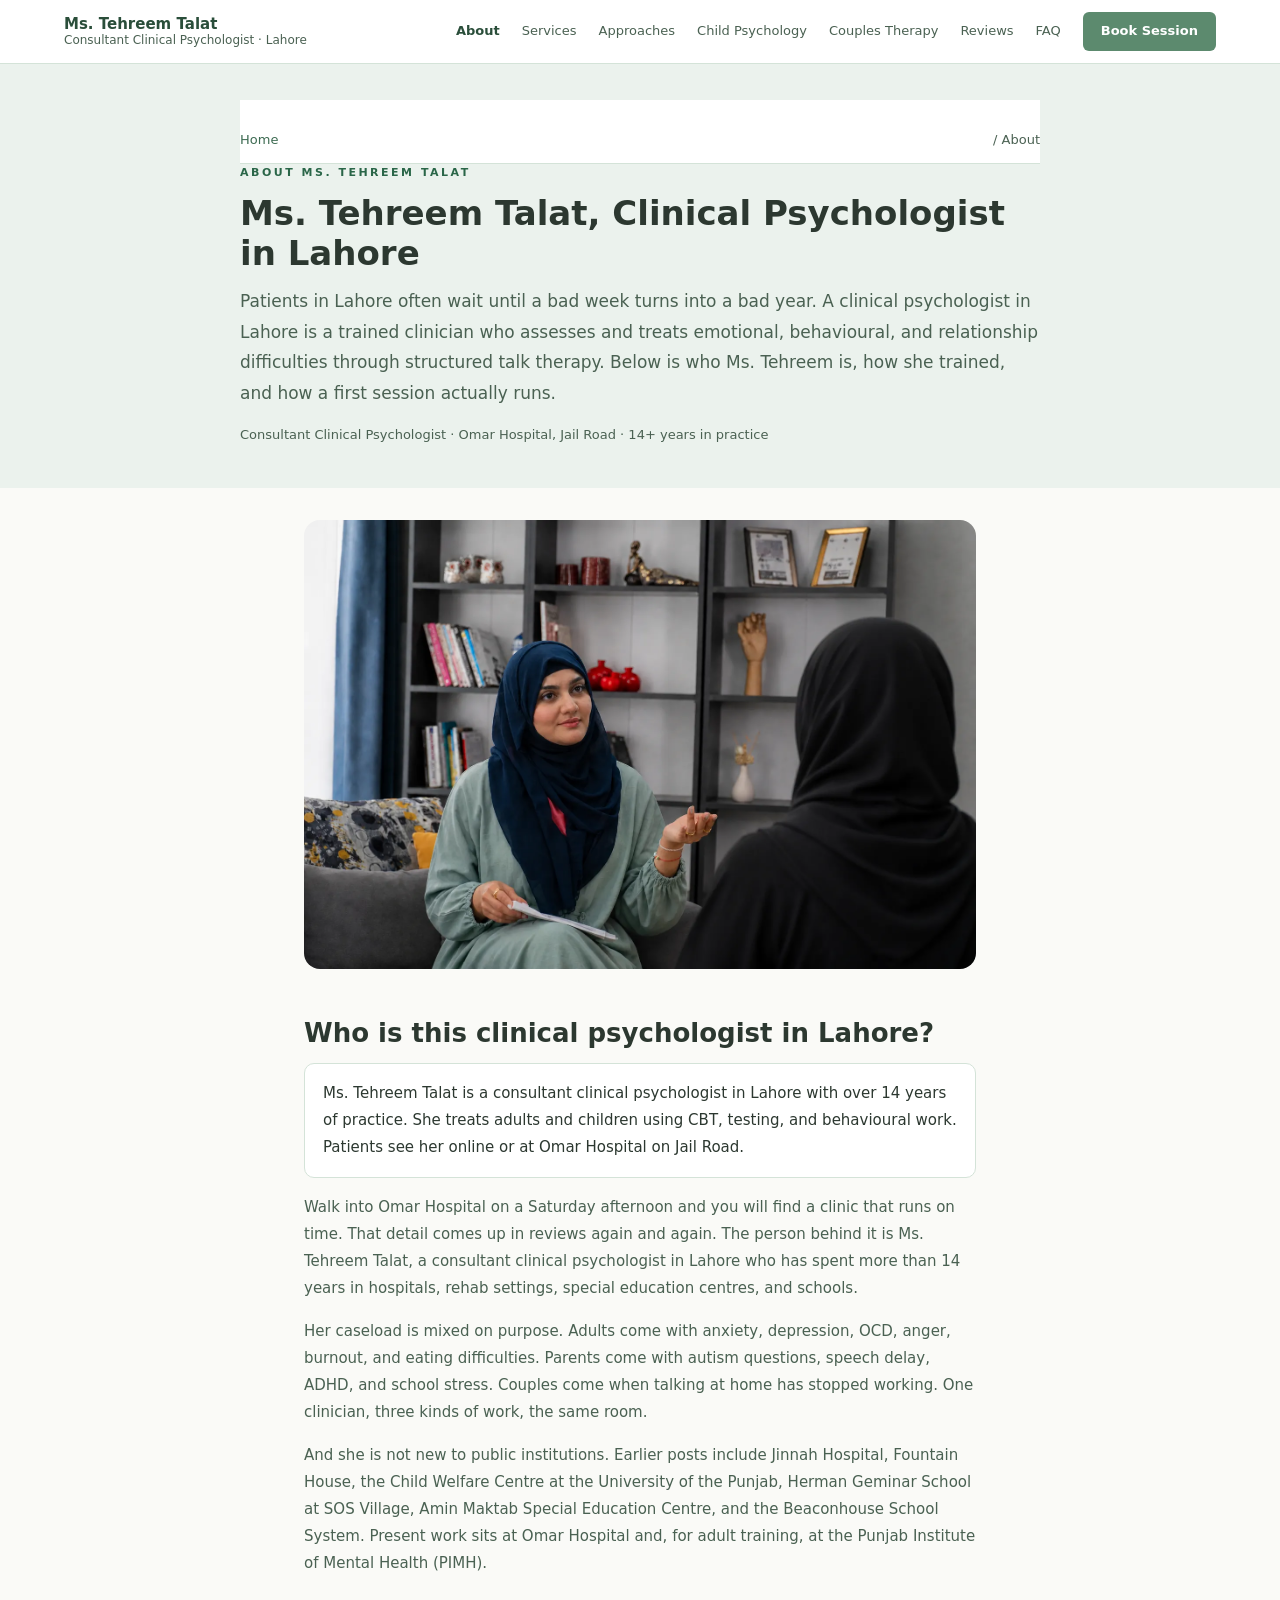
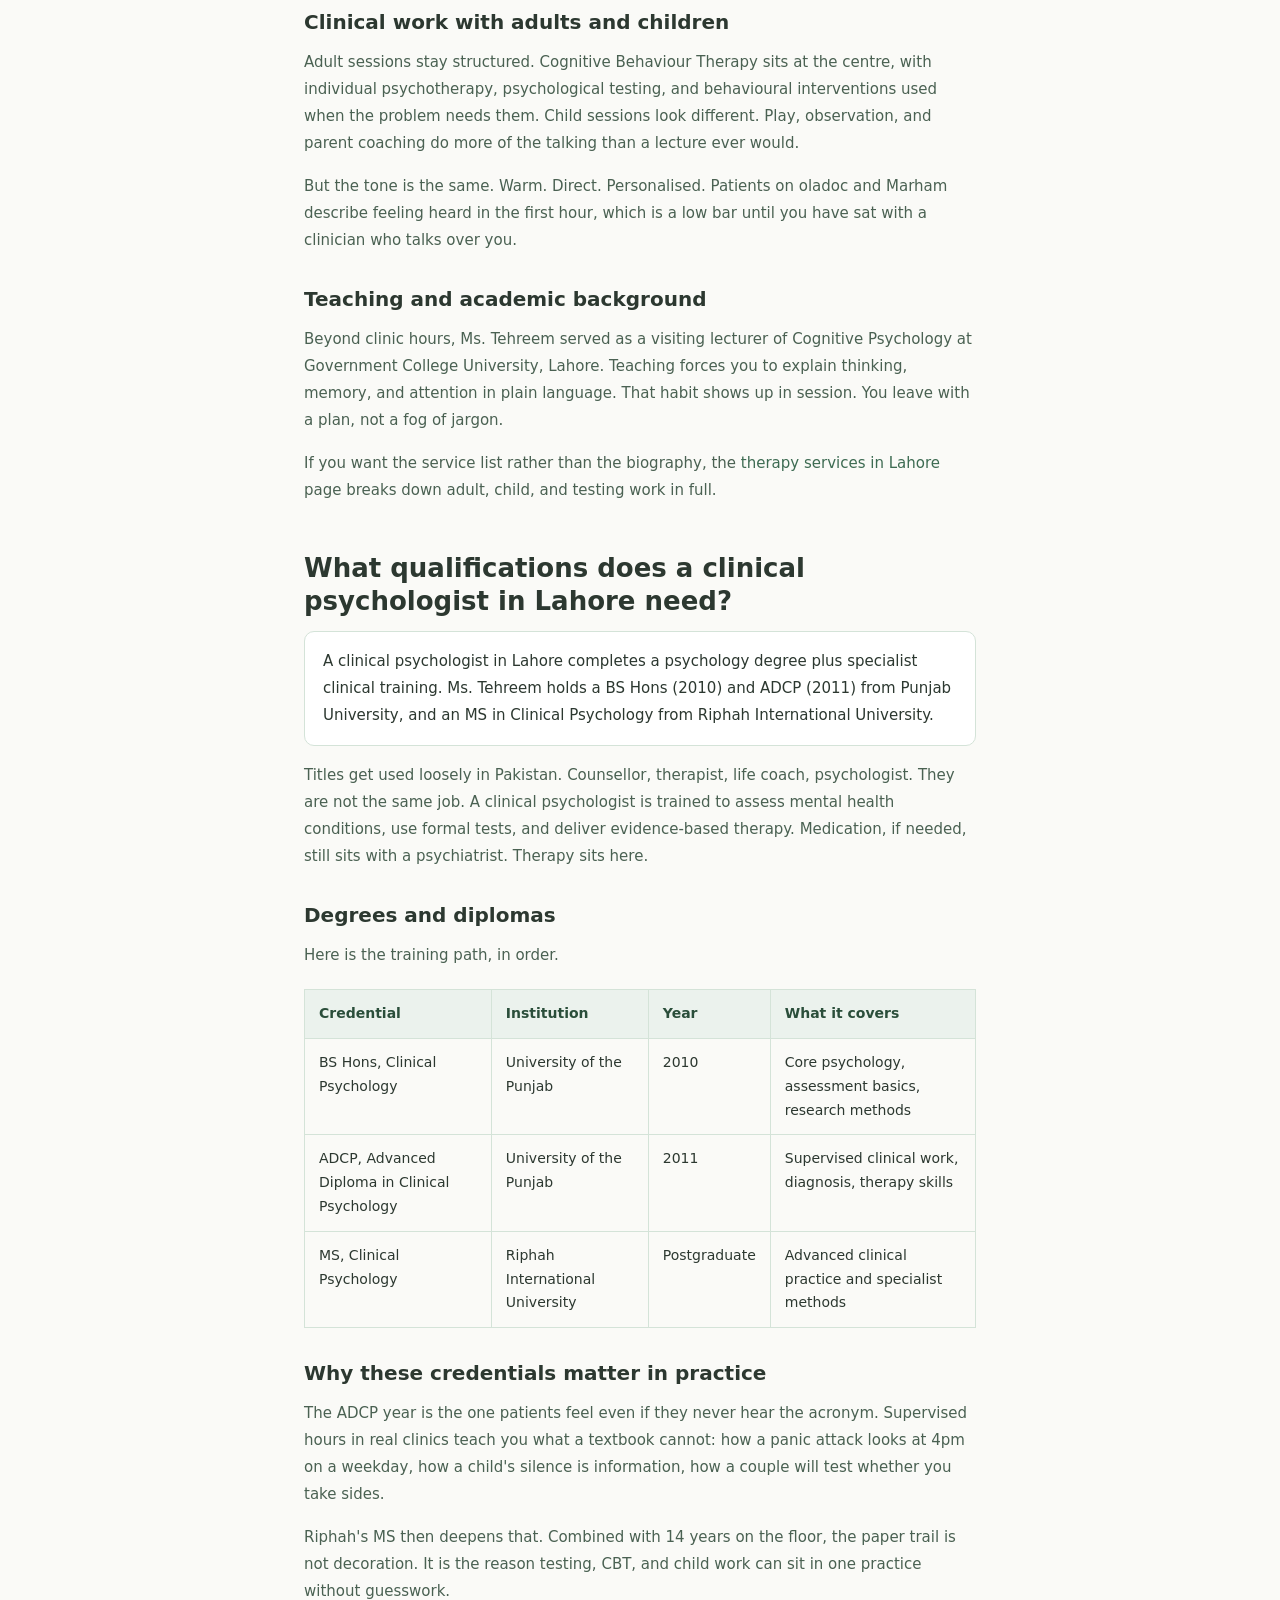
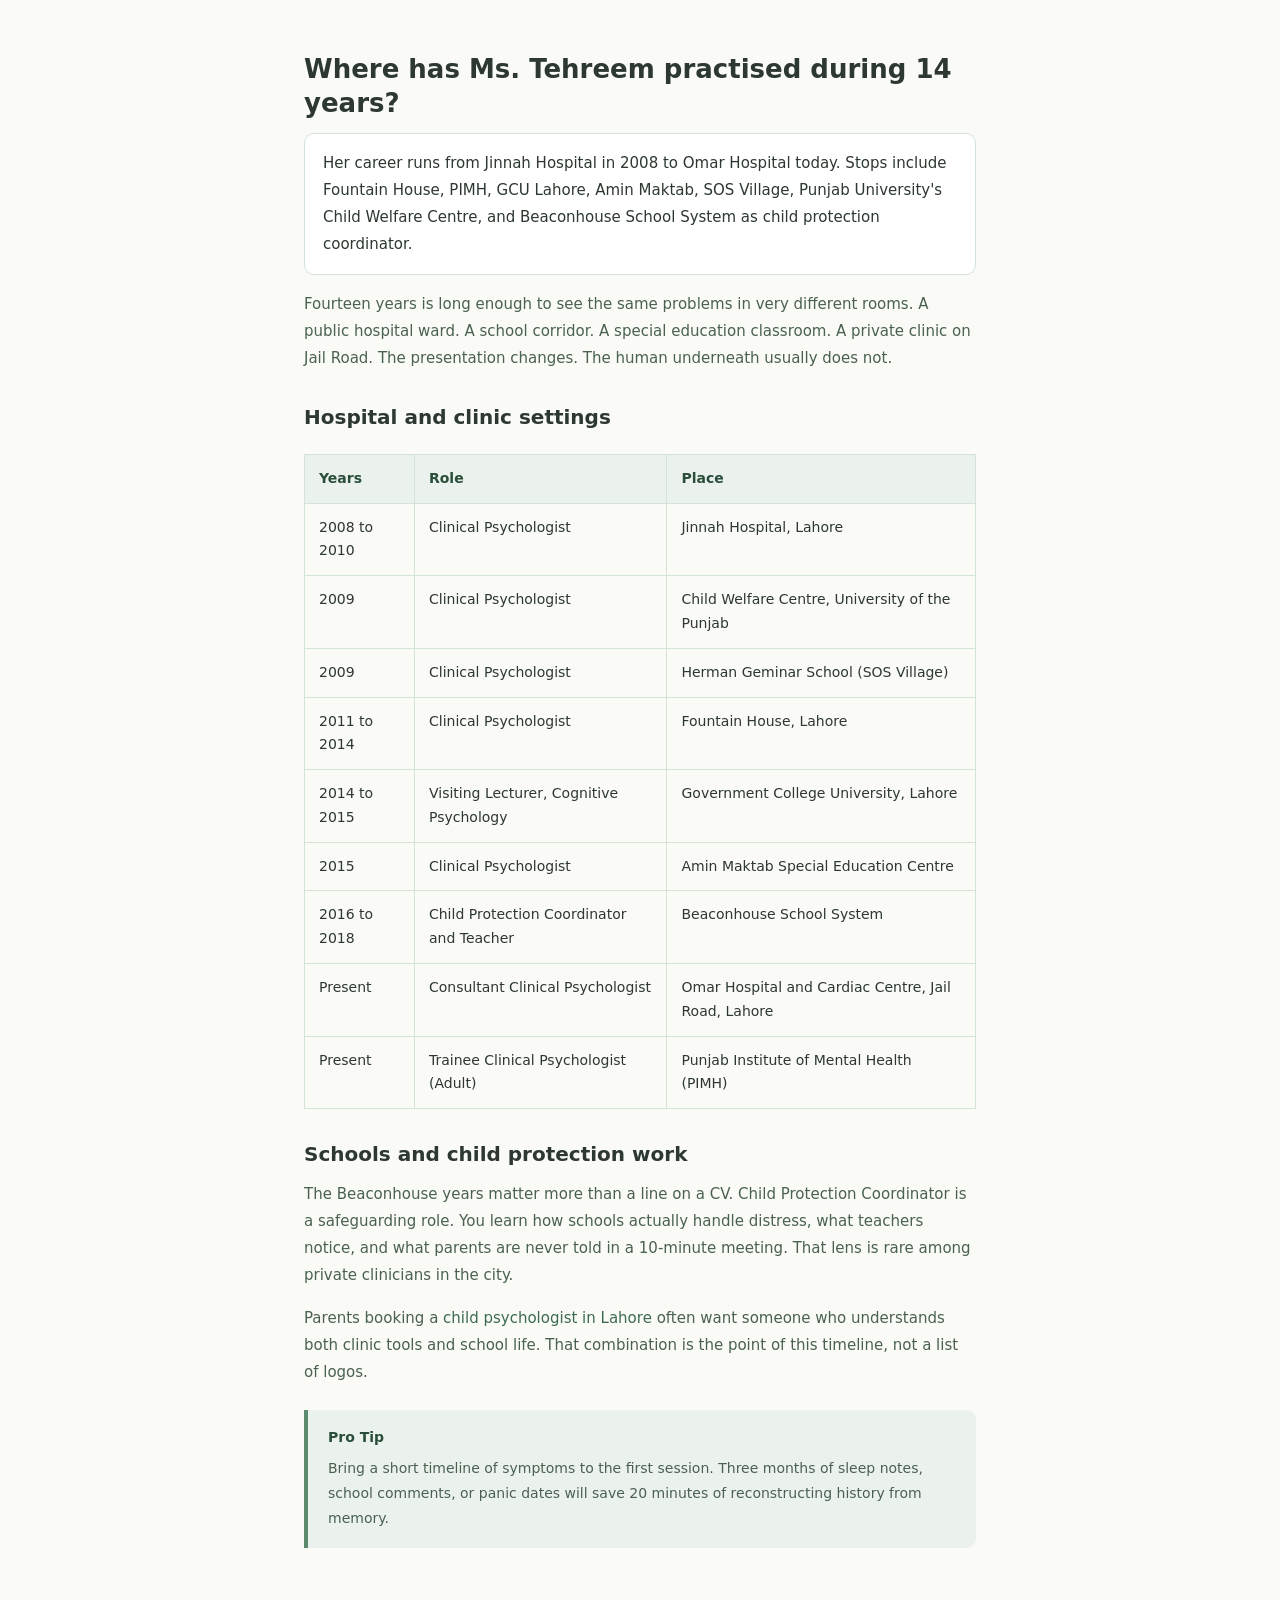
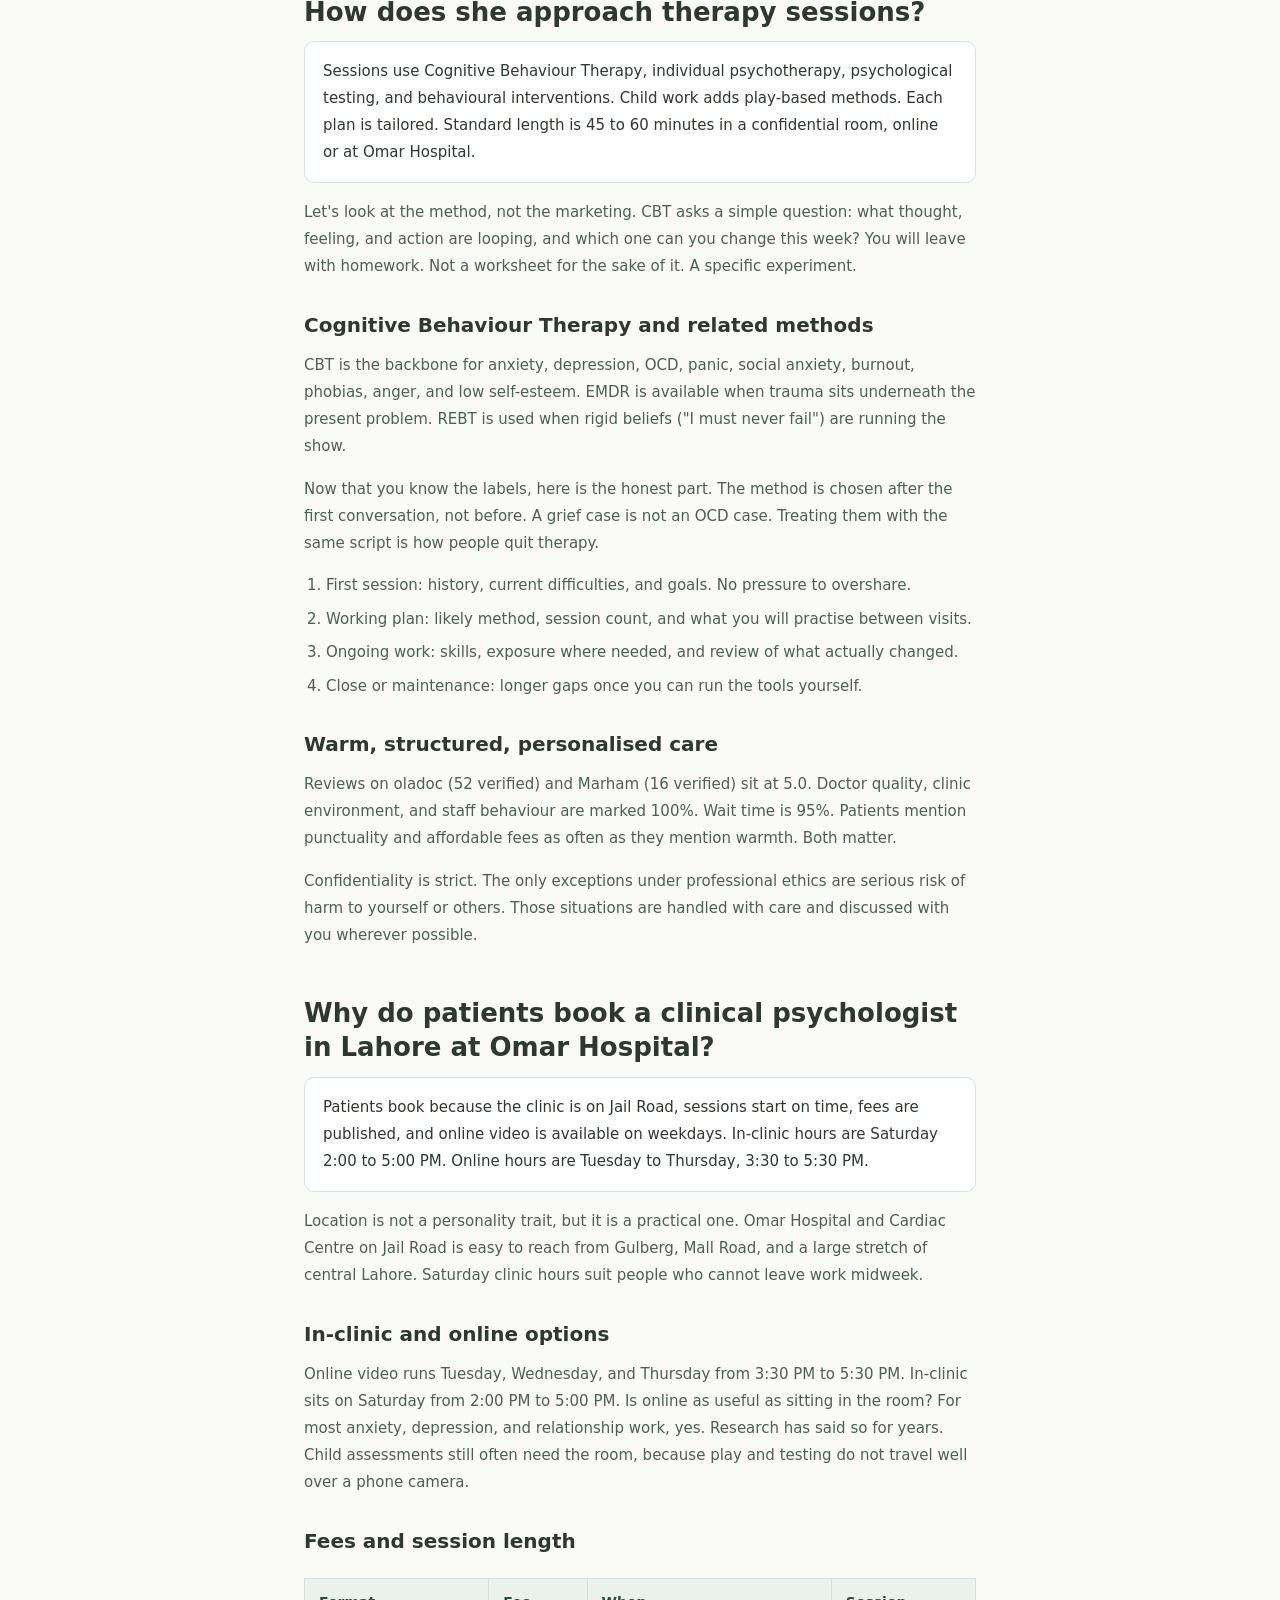
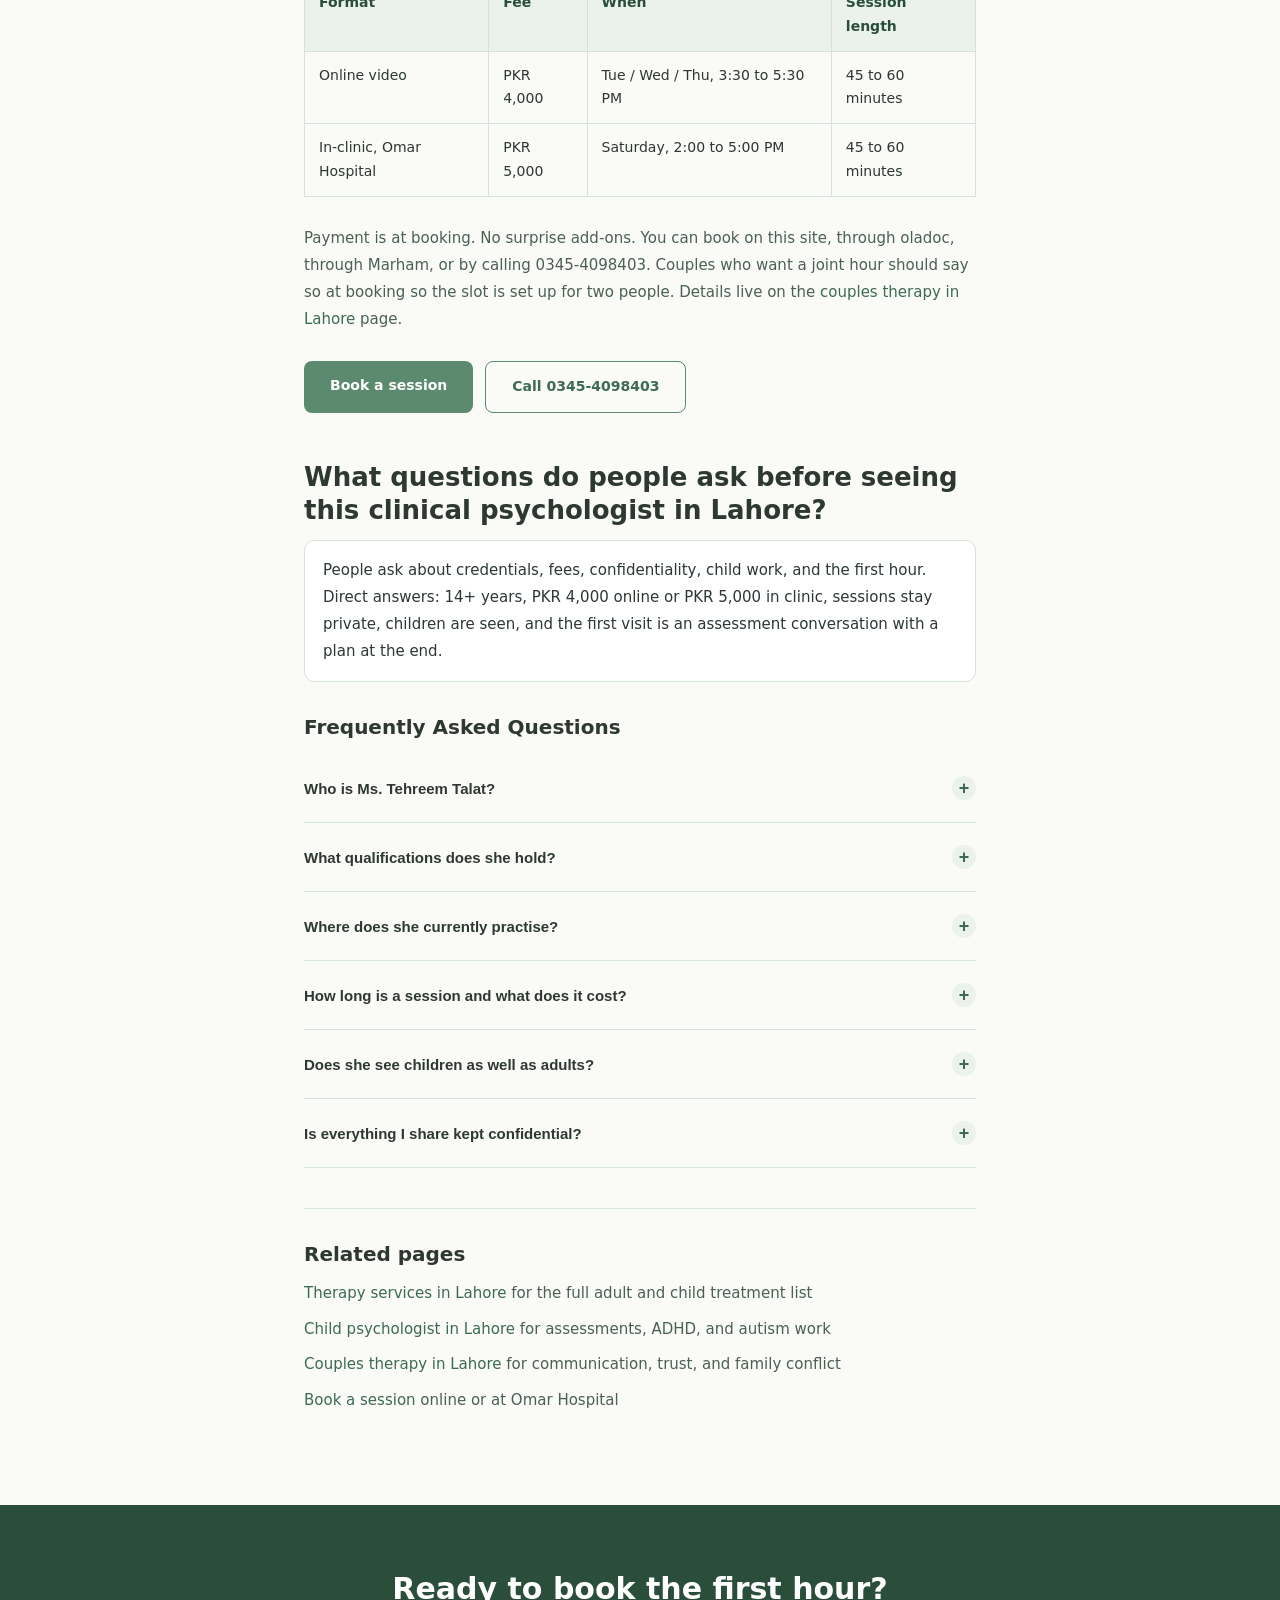
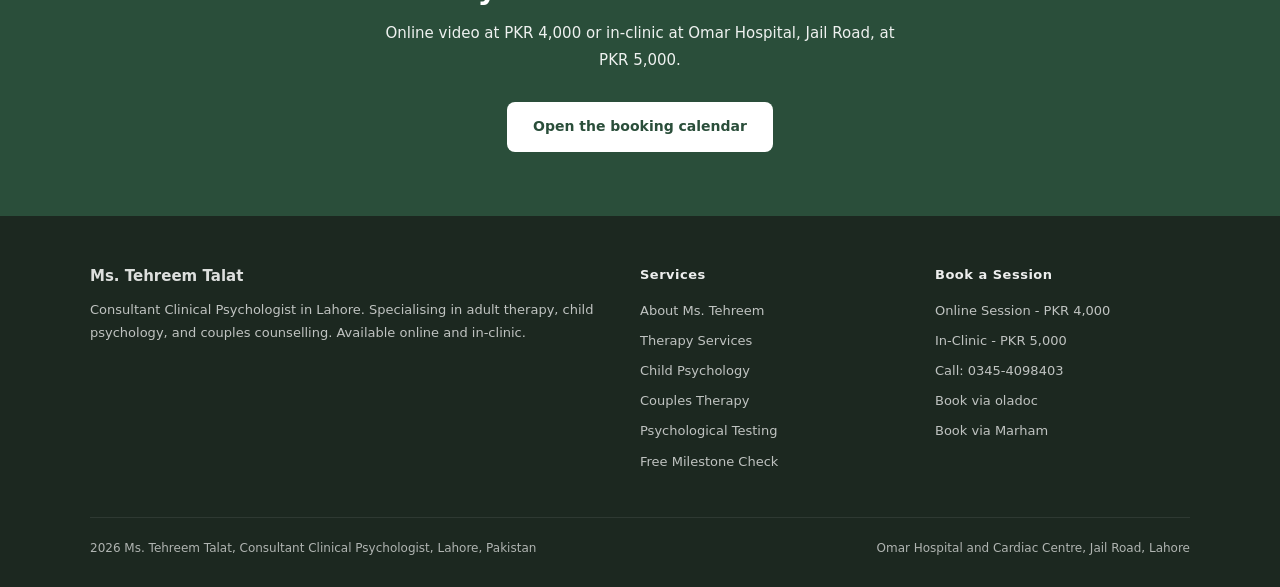
==== about/index.html @ 1815375a "Add dedicated service pages and update fees to PKR 4,000 online and PKR 5,000 in clinic. Co-authored" ====
<!DOCTYPE html>
<html lang="en">
<head>
<meta charset="UTF-8">
<meta name="viewport" content="width=device-width,initial-scale=1.0">
<title>Clinical Psychologist in Lahore | Tehreem Talat</title>
<meta name="description" content="Meet Ms. Tehreem Talat, a consultant clinical psychologist in Lahore with 14+ years of experience. See credentials and book a session.">
<link rel="canonical" href="https://tehreemtalat.com/about/">
<meta name="robots" content="index, follow">
<meta property="og:title" content="Clinical Psychologist in Lahore | Tehreem Talat">
<meta property="og:description" content="Consultant clinical psychologist in Lahore with 14+ years across hospitals, schools, and private practice. Book online or in-clinic.">
<meta property="og:type" content="article">
<meta property="og:url" content="https://tehreemtalat.com/about/">
<meta property="og:locale" content="en_PK">
<meta property="og:image" content="https://tehreemtalat.com/images/hero-session.webp">
<meta name="twitter:card" content="summary_large_image">
<meta name="twitter:title" content="Clinical Psychologist in Lahore | Tehreem Talat">
<meta name="twitter:description" content="Consultant clinical psychologist in Lahore with 14+ years of experience. Book online or at Omar Hospital.">
<link rel="icon" type="image/x-icon" href="/favicon.ico">
<link rel="apple-touch-icon" href="/apple-touch-icon.png">
<link rel="stylesheet" href="/css/site.css">
<script type="application/ld+json">
{
  "@context": "https://schema.org",
  "@graph": [
    {
      "@type": "Article",
      "headline": "Clinical Psychologist in Lahore: Ms. Tehreem Talat",
      "description": "Profile of Ms. Tehreem Talat, consultant clinical psychologist in Lahore, covering qualifications, career, therapy approach, and how to book.",
      "image": ["https://tehreemtalat.com/images/hero-session.webp"],
      "datePublished": "2026-09-28",
      "dateModified": "2026-09-28",
      "author": {
        "@type": "Person",
        "name": "Ms. Tehreem Talat",
        "url": "https://tehreemtalat.com/about/",
        "jobTitle": "Consultant Clinical Psychologist"
      },
      "publisher": {
        "@type": "MedicalBusiness",
        "name": "Ms. Tehreem Talat - Consultant Clinical Psychologist",
        "url": "https://tehreemtalat.com/"
      },
      "mainEntityOfPage": "https://tehreemtalat.com/about/"
    },
    {
      "@type": "Person",
      "@id": "https://tehreemtalat.com/about/#person",
      "name": "Ms. Tehreem Talat",
      "jobTitle": "Consultant Clinical Psychologist",
      "url": "https://tehreemtalat.com/about/",
      "telephone": "+92-345-4098403",
      "alumniOf": [
        {"@type": "CollegeOrUniversity", "name": "Riphah International University"},
        {"@type": "CollegeOrUniversity", "name": "University of the Punjab"}
      ],
      "worksFor": {
        "@type": "Hospital",
        "name": "Omar Hospital and Cardiac Centre",
        "address": {
          "@type": "PostalAddress",
          "streetAddress": "Jail Road",
          "addressLocality": "Lahore",
          "addressRegion": "Punjab",
          "addressCountry": "PK"
        }
      },
      "sameAs": [
        "https://www.oladoc.com/pakistan/lahore/psychologist/ms-tehreem-talat",
        "https://www.marham.pk/doctors/lahore/psychologist/ms-tehreem-talat"
      ]
    },
    {
      "@type": "BreadcrumbList",
      "itemListElement": [
        {"@type": "ListItem", "position": 1, "name": "Home", "item": "https://tehreemtalat.com/"},
        {"@type": "ListItem", "position": 2, "name": "About", "item": "https://tehreemtalat.com/about/"}
      ]
    },
    {
      "@type": "FAQPage",
      "mainEntity": [
        {
          "@type": "Question",
          "name": "Who is Ms. Tehreem Talat?",
          "acceptedAnswer": {"@type": "Answer", "text": "Ms. Tehreem Talat is a consultant clinical psychologist in Lahore with over 14 years of experience. She sees adults, children, and couples online and at Omar Hospital on Jail Road."}
        },
        {
          "@type": "Question",
          "name": "What qualifications does she hold?",
          "acceptedAnswer": {"@type": "Answer", "text": "She holds an MS in Clinical Psychology from Riphah International University, an Advanced Diploma in Clinical Psychology from Punjab University (2011), and a BS Hons in Clinical Psychology from Punjab University (2010)."}
        },
        {
          "@type": "Question",
          "name": "Where does she currently practise?",
          "acceptedAnswer": {"@type": "Answer", "text": "She practises as a consultant clinical psychologist at Omar Hospital and Cardiac Centre, Jail Road, Lahore, and also works as a trainee clinical psychologist (adult) at the Punjab Institute of Mental Health."}
        },
        {
          "@type": "Question",
          "name": "How long is a session and what does it cost?",
          "acceptedAnswer": {"@type": "Answer", "text": "A standard session lasts 45 to 60 minutes. Online video sessions cost PKR 4,000. In-clinic sessions at Omar Hospital cost PKR 5,000. There are no hidden charges."}
        },
        {
          "@type": "Question",
          "name": "Does she see children as well as adults?",
          "acceptedAnswer": {"@type": "Answer", "text": "Yes. She works with adults, children from toddler age through late adolescence, and couples. Child work includes assessment, play-based therapy, and parent guidance."}
        },
        {
          "@type": "Question",
          "name": "Is everything I share kept confidential?",
          "acceptedAnswer": {"@type": "Answer", "text": "Yes. Sessions are strictly confidential under professional ethical guidelines. The only exceptions involve serious risk of harm to yourself or others, and those are handled with care."}
        }
      ]
    }
  ]
}
</script>
</head>
<body>

<nav aria-label="Main navigation">
  <a href="/" class="logo-link" aria-label="Ms. Tehreem Talat - Go to homepage">
    <div class="logo">Ms. Tehreem Talat <span>Consultant Clinical Psychologist · Lahore</span></div>
  </a>
  <div class="nav-links">
    <a href="/about/" aria-current="page">About</a>
    <a href="/services/">Services</a>
    <a href="/#approaches">Approaches</a>
    <a href="/child-psychology/">Child Psychology</a>
    <a href="/couples-therapy/">Couples Therapy</a>
    <a href="/#reviews">Reviews</a>
    <a href="/#faq">FAQ</a>
    <a href="/#booking" class="nav-book">Book Session</a>
  </div>
  <button class="hamburger" id="hamburger" aria-label="Toggle navigation menu" aria-expanded="false" onclick="toggleMenu()">
    <span></span><span></span><span></span>
  </button>
</nav>

<div class="mobile-nav" id="mobileNav" role="navigation" aria-label="Mobile navigation">
  <a href="/about/" aria-current="page" onclick="closeMenu()">About</a>
  <a href="/services/" onclick="closeMenu()">Services</a>
  <a href="/#approaches" onclick="closeMenu()">Approaches</a>
  <a href="/child-psychology/" onclick="closeMenu()">Child Psychology</a>
  <a href="/couples-therapy/" onclick="closeMenu()">Couples Therapy</a>
  <a href="/#reviews" onclick="closeMenu()">Reviews</a>
  <a href="/#faq" onclick="closeMenu()">FAQ</a>
  <a href="/#booking" onclick="closeMenu()">Book Session</a>
</div>

<main>
<header class="page-hero sage">
  <div class="page-hero-inner">
    <nav class="breadcrumb" aria-label="Breadcrumb">
      <a href="/">Home</a> / About
    </nav>
    <div class="label label-sage">About Ms. Tehreem Talat</div>
    <h1>Ms. Tehreem Talat, Clinical Psychologist in Lahore</h1>
    <p class="lead">Patients in Lahore often wait until a bad week turns into a bad year. A clinical psychologist in Lahore is a trained clinician who assesses and treats emotional, behavioural, and relationship difficulties through structured talk therapy. Below is who Ms. Tehreem is, how she trained, and how a first session actually runs.</p>
    <p class="page-meta">Consultant Clinical Psychologist · Omar Hospital, Jail Road · 14+ years in practice</p>
  </div>
</header>

<article class="article">
  <img src="/images/hero-session.webp" alt="Ms. Tehreem Talat, clinical psychologist in Lahore, in a therapy session at her clinic" width="800" height="500">

  <h2>Who is this clinical psychologist in Lahore?</h2>
  <p class="extractive">Ms. Tehreem Talat is a consultant clinical psychologist in Lahore with over 14 years of practice. She treats adults and children using CBT, testing, and behavioural work. Patients see her online or at Omar Hospital on Jail Road.</p>

  <p>Walk into Omar Hospital on a Saturday afternoon and you will find a clinic that runs on time. That detail comes up in reviews again and again. The person behind it is Ms. Tehreem Talat, a consultant clinical psychologist in Lahore who has spent more than 14 years in hospitals, rehab settings, special education centres, and schools.</p>

  <p>Her caseload is mixed on purpose. Adults come with anxiety, depression, OCD, anger, burnout, and eating difficulties. Parents come with autism questions, speech delay, ADHD, and school stress. Couples come when talking at home has stopped working. One clinician, three kinds of work, the same room.</p>

  <p>And she is not new to public institutions. Earlier posts include Jinnah Hospital, Fountain House, the Child Welfare Centre at the University of the Punjab, Herman Geminar School at SOS Village, Amin Maktab Special Education Centre, and the Beaconhouse School System. Present work sits at Omar Hospital and, for adult training, at the Punjab Institute of Mental Health (PIMH).</p>

  <h3>Clinical work with adults and children</h3>
  <p>Adult sessions stay structured. Cognitive Behaviour Therapy sits at the centre, with individual psychotherapy, psychological testing, and behavioural interventions used when the problem needs them. Child sessions look different. Play, observation, and parent coaching do more of the talking than a lecture ever would.</p>

  <p>But the tone is the same. Warm. Direct. Personalised. Patients on oladoc and Marham describe feeling heard in the first hour, which is a low bar until you have sat with a clinician who talks over you.</p>

  <h3>Teaching and academic background</h3>
  <p>Beyond clinic hours, Ms. Tehreem served as a visiting lecturer of Cognitive Psychology at Government College University, Lahore. Teaching forces you to explain thinking, memory, and attention in plain language. That habit shows up in session. You leave with a plan, not a fog of jargon.</p>

  <p>If you want the service list rather than the biography, the <a href="/services/">therapy services in Lahore</a> page breaks down adult, child, and testing work in full.</p>

  <h2>What qualifications does a clinical psychologist in Lahore need?</h2>
  <p class="extractive">A clinical psychologist in Lahore completes a psychology degree plus specialist clinical training. Ms. Tehreem holds a BS Hons (2010) and ADCP (2011) from Punjab University, and an MS in Clinical Psychology from Riphah International University.</p>

  <p>Titles get used loosely in Pakistan. Counsellor, therapist, life coach, psychologist. They are not the same job. A clinical psychologist is trained to assess mental health conditions, use formal tests, and deliver evidence-based therapy. Medication, if needed, still sits with a psychiatrist. Therapy sits here.</p>

  <h3>Degrees and diplomas</h3>
  <p>Here is the training path, in order.</p>
  <div class="table-wrap">
    <table>
      <thead>
        <tr>
          <th>Credential</th>
          <th>Institution</th>
          <th>Year</th>
          <th>What it covers</th>
        </tr>
      </thead>
      <tbody>
        <tr>
          <td>BS Hons, Clinical Psychology</td>
          <td>University of the Punjab</td>
          <td>2010</td>
          <td>Core psychology, assessment basics, research methods</td>
        </tr>
        <tr>
          <td>ADCP, Advanced Diploma in Clinical Psychology</td>
          <td>University of the Punjab</td>
          <td>2011</td>
          <td>Supervised clinical work, diagnosis, therapy skills</td>
        </tr>
        <tr>
          <td>MS, Clinical Psychology</td>
          <td>Riphah International University</td>
          <td>Postgraduate</td>
          <td>Advanced clinical practice and specialist methods</td>
        </tr>
      </tbody>
    </table>
  </div>

  <h3>Why these credentials matter in practice</h3>
  <p>The ADCP year is the one patients feel even if they never hear the acronym. Supervised hours in real clinics teach you what a textbook cannot: how a panic attack looks at 4pm on a weekday, how a child's silence is information, how a couple will test whether you take sides.</p>

  <p>Riphah's MS then deepens that. Combined with 14 years on the floor, the paper trail is not decoration. It is the reason testing, CBT, and child work can sit in one practice without guesswork.</p>

  <h2>Where has Ms. Tehreem practised during 14 years?</h2>
  <p class="extractive">Her career runs from Jinnah Hospital in 2008 to Omar Hospital today. Stops include Fountain House, PIMH, GCU Lahore, Amin Maktab, SOS Village, Punjab University's Child Welfare Centre, and Beaconhouse School System as child protection coordinator.</p>

  <p>Fourteen years is long enough to see the same problems in very different rooms. A public hospital ward. A school corridor. A special education classroom. A private clinic on Jail Road. The presentation changes. The human underneath usually does not.</p>

  <h3>Hospital and clinic settings</h3>
  <div class="table-wrap">
    <table>
      <thead>
        <tr>
          <th>Years</th>
          <th>Role</th>
          <th>Place</th>
        </tr>
      </thead>
      <tbody>
        <tr>
          <td>2008 to 2010</td>
          <td>Clinical Psychologist</td>
          <td>Jinnah Hospital, Lahore</td>
        </tr>
        <tr>
          <td>2009</td>
          <td>Clinical Psychologist</td>
          <td>Child Welfare Centre, University of the Punjab</td>
        </tr>
        <tr>
          <td>2009</td>
          <td>Clinical Psychologist</td>
          <td>Herman Geminar School (SOS Village)</td>
        </tr>
        <tr>
          <td>2011 to 2014</td>
          <td>Clinical Psychologist</td>
          <td>Fountain House, Lahore</td>
        </tr>
        <tr>
          <td>2014 to 2015</td>
          <td>Visiting Lecturer, Cognitive Psychology</td>
          <td>Government College University, Lahore</td>
        </tr>
        <tr>
          <td>2015</td>
          <td>Clinical Psychologist</td>
          <td>Amin Maktab Special Education Centre</td>
        </tr>
        <tr>
          <td>2016 to 2018</td>
          <td>Child Protection Coordinator and Teacher</td>
          <td>Beaconhouse School System</td>
        </tr>
        <tr>
          <td>Present</td>
          <td>Consultant Clinical Psychologist</td>
          <td>Omar Hospital and Cardiac Centre, Jail Road, Lahore</td>
        </tr>
        <tr>
          <td>Present</td>
          <td>Trainee Clinical Psychologist (Adult)</td>
          <td>Punjab Institute of Mental Health (PIMH)</td>
        </tr>
      </tbody>
    </table>
  </div>

  <h3>Schools and child protection work</h3>
  <p>The Beaconhouse years matter more than a line on a CV. Child Protection Coordinator is a safeguarding role. You learn how schools actually handle distress, what teachers notice, and what parents are never told in a 10-minute meeting. That lens is rare among private clinicians in the city.</p>

  <p>Parents booking a <a href="/child-psychology/">child psychologist in Lahore</a> often want someone who understands both clinic tools and school life. That combination is the point of this timeline, not a list of logos.</p>

  <div class="tip-box">
    <strong>Pro Tip</strong>
    <p>Bring a short timeline of symptoms to the first session. Three months of sleep notes, school comments, or panic dates will save 20 minutes of reconstructing history from memory.</p>
  </div>

  <h2>How does she approach therapy sessions?</h2>
  <p class="extractive">Sessions use Cognitive Behaviour Therapy, individual psychotherapy, psychological testing, and behavioural interventions. Child work adds play-based methods. Each plan is tailored. Standard length is 45 to 60 minutes in a confidential room, online or at Omar Hospital.</p>

  <p>Let's look at the method, not the marketing. CBT asks a simple question: what thought, feeling, and action are looping, and which one can you change this week? You will leave with homework. Not a worksheet for the sake of it. A specific experiment.</p>

  <h3>Cognitive Behaviour Therapy and related methods</h3>
  <p>CBT is the backbone for anxiety, depression, OCD, panic, social anxiety, burnout, phobias, anger, and low self-esteem. EMDR is available when trauma sits underneath the present problem. REBT is used when rigid beliefs ("I must never fail") are running the show.</p>

  <p>Now that you know the labels, here is the honest part. The method is chosen after the first conversation, not before. A grief case is not an OCD case. Treating them with the same script is how people quit therapy.</p>

  <ol>
    <li>First session: history, current difficulties, and goals. No pressure to overshare.</li>
    <li>Working plan: likely method, session count, and what you will practise between visits.</li>
    <li>Ongoing work: skills, exposure where needed, and review of what actually changed.</li>
    <li>Close or maintenance: longer gaps once you can run the tools yourself.</li>
  </ol>

  <h3>Warm, structured, personalised care</h3>
  <p>Reviews on oladoc (52 verified) and Marham (16 verified) sit at 5.0. Doctor quality, clinic environment, and staff behaviour are marked 100%. Wait time is 95%. Patients mention punctuality and affordable fees as often as they mention warmth. Both matter.</p>

  <p>Confidentiality is strict. The only exceptions under professional ethics are serious risk of harm to yourself or others. Those situations are handled with care and discussed with you wherever possible.</p>

  <h2>Why do patients book a clinical psychologist in Lahore at Omar Hospital?</h2>
  <p class="extractive">Patients book because the clinic is on Jail Road, sessions start on time, fees are published, and online video is available on weekdays. In-clinic hours are Saturday 2:00 to 5:00 PM. Online hours are Tuesday to Thursday, 3:30 to 5:30 PM.</p>

  <p>Location is not a personality trait, but it is a practical one. Omar Hospital and Cardiac Centre on Jail Road is easy to reach from Gulberg, Mall Road, and a large stretch of central Lahore. Saturday clinic hours suit people who cannot leave work midweek.</p>

  <h3>In-clinic and online options</h3>
  <p>Online video runs Tuesday, Wednesday, and Thursday from 3:30 PM to 5:30 PM. In-clinic sits on Saturday from 2:00 PM to 5:00 PM. Is online as useful as sitting in the room? For most anxiety, depression, and relationship work, yes. Research has said so for years. Child assessments still often need the room, because play and testing do not travel well over a phone camera.</p>

  <h3>Fees and session length</h3>
  <div class="table-wrap">
    <table>
      <thead>
        <tr>
          <th>Format</th>
          <th>Fee</th>
          <th>When</th>
          <th>Session length</th>
        </tr>
      </thead>
      <tbody>
        <tr>
          <td>Online video</td>
          <td>PKR 4,000</td>
          <td>Tue / Wed / Thu, 3:30 to 5:30 PM</td>
          <td>45 to 60 minutes</td>
        </tr>
        <tr>
          <td>In-clinic, Omar Hospital</td>
          <td>PKR 5,000</td>
          <td>Saturday, 2:00 to 5:00 PM</td>
          <td>45 to 60 minutes</td>
        </tr>
      </tbody>
    </table>
  </div>

  <p>Payment is at booking. No surprise add-ons. You can book on this site, through oladoc, through Marham, or by calling 0345-4098403. Couples who want a joint hour should say so at booking so the slot is set up for two people. Details live on the <a href="/couples-therapy/">couples therapy in Lahore</a> page.</p>

  <div class="cta-row">
    <a href="/#booking" class="btn btn-primary">Book a session</a>
    <a href="tel:+923454098403" class="btn btn-outline">Call 0345-4098403</a>
  </div>

  <h2>What questions do people ask before seeing this clinical psychologist in Lahore?</h2>
  <p class="extractive">People ask about credentials, fees, confidentiality, child work, and the first hour. Direct answers: 14+ years, PKR 4,000 online or PKR 5,000 in clinic, sessions stay private, children are seen, and the first visit is an assessment conversation with a plan at the end.</p>

  <h3>Frequently Asked Questions</h3>

  <div class="faq-item">
    <h4><button class="faq-q" onclick="faq(this)" aria-expanded="false">Who is Ms. Tehreem Talat?<span class="faq-icon" aria-hidden="true">+</span></button></h4>
    <div class="faq-a">Ms. Tehreem Talat is a consultant clinical psychologist in Lahore with over 14 years of experience. She sees adults, children, and couples online and at Omar Hospital on Jail Road.</div>
  </div>
  <div class="faq-item">
    <h4><button class="faq-q" onclick="faq(this)" aria-expanded="false">What qualifications does she hold?<span class="faq-icon" aria-hidden="true">+</span></button></h4>
    <div class="faq-a">She holds an MS in Clinical Psychology from Riphah International University, an Advanced Diploma in Clinical Psychology from Punjab University (2011), and a BS Hons in Clinical Psychology from Punjab University (2010).</div>
  </div>
  <div class="faq-item">
    <h4><button class="faq-q" onclick="faq(this)" aria-expanded="false">Where does she currently practise?<span class="faq-icon" aria-hidden="true">+</span></button></h4>
    <div class="faq-a">She practises as a consultant at Omar Hospital and Cardiac Centre, Jail Road, Lahore. She also works as a trainee clinical psychologist (adult) at the Punjab Institute of Mental Health.</div>
  </div>
  <div class="faq-item">
    <h4><button class="faq-q" onclick="faq(this)" aria-expanded="false">How long is a session and what does it cost?<span class="faq-icon" aria-hidden="true">+</span></button></h4>
    <div class="faq-a">A standard session lasts 45 to 60 minutes. Online video sessions cost PKR 4,000. In-clinic sessions at Omar Hospital cost PKR 5,000. Fees are published with no hidden charges.</div>
  </div>
  <div class="faq-item">
    <h4><button class="faq-q" onclick="faq(this)" aria-expanded="false">Does she see children as well as adults?<span class="faq-icon" aria-hidden="true">+</span></button></h4>
    <div class="faq-a">Yes. She works with adults, children from toddler age through late adolescence, and couples. Child work includes assessment, play-based therapy, and parent guidance.</div>
  </div>
  <div class="faq-item">
    <h4><button class="faq-q" onclick="faq(this)" aria-expanded="false">Is everything I share kept confidential?<span class="faq-icon" aria-hidden="true">+</span></button></h4>
    <div class="faq-a">Yes. Sessions are strictly confidential under professional ethical guidelines. The only exceptions involve serious risk of harm to yourself or others, and those are handled with care.</div>
  </div>

  <div class="related">
    <h3>Related pages</h3>
    <ul>
      <li><a href="/services/">Therapy services in Lahore</a> for the full adult and child treatment list</li>
      <li><a href="/child-psychology/">Child psychologist in Lahore</a> for assessments, ADHD, and autism work</li>
      <li><a href="/couples-therapy/">Couples therapy in Lahore</a> for communication, trust, and family conflict</li>
      <li><a href="/#booking">Book a session</a> online or at Omar Hospital</li>
    </ul>
  </div>
</article>
</main>

<section class="section-cta" aria-label="Book a session">
  <h2>Ready to book the first hour?</h2>
  <p>Online video at PKR 4,000 or in-clinic at Omar Hospital, Jail Road, at PKR 5,000.</p>
  <a href="/#booking" class="btn btn-white">Open the booking calendar</a>
</section>

<footer>
  <div class="footer-grid">
    <div class="footer-brand">
      <div style="font-size:15px;font-weight:700;color:rgba(255,255,255,0.85)">Ms. Tehreem Talat</div>
      <p>Consultant Clinical Psychologist in Lahore. Specialising in adult therapy, child psychology, and couples counselling. Available online and in-clinic.</p>
    </div>
    <div class="footer-col">
      <h4>Services</h4>
      <a href="/about/">About Ms. Tehreem</a>
      <a href="/services/">Therapy Services</a>
      <a href="/child-psychology/">Child Psychology</a>
      <a href="/couples-therapy/">Couples Therapy</a>
      <a href="/services/">Psychological Testing</a>
      <a href="https://kidora.pro/?ref=tehreem" target="_blank" rel="noopener">Free Milestone Check</a>
    </div>
    <div class="footer-col">
      <h4>Book a Session</h4>
      <a href="/#booking">Online Session - PKR 4,000</a>
      <a href="/#booking">In-Clinic - PKR 5,000</a>
      <a href="tel:+923454098403">Call: 0345-4098403</a>
      <a href="https://www.oladoc.com/pakistan/lahore/psychologist/ms-tehreem-talat" target="_blank" rel="noopener">Book via oladoc</a>
      <a href="https://www.marham.pk/doctors/lahore/psychologist/ms-tehreem-talat" target="_blank" rel="noopener">Book via Marham</a>
    </div>
  </div>
  <div class="footer-bottom">
    <p>2026 Ms. Tehreem Talat, Consultant Clinical Psychologist, Lahore, Pakistan</p>
    <p>Omar Hospital and Cardiac Centre, Jail Road, Lahore</p>
  </div>
</footer>

<script src="/js/site.js"></script>
</body>
</html>
---- css/site.css ----
*{margin:0;padding:0;box-sizing:border-box}
:root{
--sage:#5C8A6E;--sage-light:#EBF2ED;--sage-mid:#A8CBAF;--sage-dark:#3D6B52;--sage-deep:#2A4E3A;
--cream:#FAFAF7;--white:#FFFFFF;--text:#2C3830;--muted:#4A6152;--border:#D4E3D8;
--child-bg:#F0F7FF;--child-accent:#3A6F95;--couple-bg:#FFF8F0;--couple-accent:#8C5222
}
body{font-family:'Segoe UI',system-ui,sans-serif;color:var(--text);background:var(--cream);line-height:1.7;font-size:15px}
a{color:var(--sage-dark);text-decoration:none}
h1{font-size:38px;font-weight:700;line-height:1.2;margin-bottom:16px}
h2{font-size:30px;font-weight:600;line-height:1.3;margin-bottom:14px}
h3{font-size:18px;font-weight:600;margin-bottom:8px}
p{color:var(--muted);margin-bottom:14px;line-height:1.8}
section{padding:76px 5%}
.wrap{max-width:1100px;margin:0 auto}
.label{font-size:11px;letter-spacing:2.5px;text-transform:uppercase;font-weight:600;margin-bottom:10px}
.label-sage{color:#2A6648}
.label-child{color:var(--child-accent)}
.label-couple{color:var(--couple-accent)}
.btn{display:inline-block;padding:13px 26px;border-radius:8px;font-size:14px;font-weight:600;cursor:pointer}
.btn-primary{background:var(--sage);color:#fff}
.btn-outline{background:transparent;color:var(--sage-dark);border:1.5px solid var(--sage)}
.btn-white{background:#fff;color:var(--sage-deep);font-weight:700}
.btn-child{background:var(--child-accent);color:#fff}
.btn-couple{background:var(--couple-accent);color:#fff}

/* NAV */
nav{background:var(--white);border-bottom:1px solid var(--border);padding:0 5%;position:sticky;top:0;z-index:200;height:64px;display:flex;align-items:center;justify-content:space-between}
.logo-link{text-decoration:none;cursor:pointer}
.logo{font-size:15px;font-weight:700;color:var(--sage-deep);line-height:1.2}
.logo span{font-size:12px;font-weight:400;color:var(--muted);display:block}
.nav-links{display:flex;gap:22px;align-items:center}
.nav-links a{font-size:13px;color:var(--muted)}
.nav-links a[aria-current="page"]{color:var(--sage-deep);font-weight:600}
.nav-book{background:var(--sage);color:#fff !important;padding:8px 18px;border-radius:6px;font-size:13px;font-weight:600}

/* HAMBURGER BUTTON */
.hamburger{display:none;flex-direction:column;justify-content:space-between;width:26px;height:19px;background:none;border:none;cursor:pointer;padding:0;z-index:300}
.hamburger span{display:block;width:100%;height:2px;background:var(--sage-deep);border-radius:2px;transition:transform 0.3s,opacity 0.3s}
.hamburger.open span:nth-child(1){transform:translateY(8.5px) rotate(45deg)}
.hamburger.open span:nth-child(2){opacity:0}
.hamburger.open span:nth-child(3){transform:translateY(-8.5px) rotate(-45deg)}

/* MOBILE NAV DRAWER */
.mobile-nav{display:none;position:fixed;top:64px;left:0;right:0;bottom:0;background:#ffffff;z-index:9999;flex-direction:column;padding:8px 0 24px;gap:0;overflow-y:auto;box-shadow:0 8px 32px rgba(0,0,0,0.18)}
.mobile-nav.open{display:flex}
.mobile-nav a{font-size:16px;color:#2C3830;padding:14px 5%;border-bottom:1px solid #D4E3D8;font-weight:500;background:#ffffff;display:block;text-decoration:none}
.mobile-nav a:hover{background:#EBF2ED;color:#2A4E3A}
.mobile-nav a[aria-current="page"]{color:#2A4E3A;font-weight:700;background:#EBF2ED}
.mobile-nav a:last-child{border-bottom:none;background:#5C8A6E;color:#ffffff !important;padding:14px 5%;text-align:center;font-weight:600;margin:12px 5%;border-radius:8px;display:block}

/* HERO */
#hero{background:var(--white);padding:72px 5% 60px}
.hero-grid{max-width:1100px;margin:0 auto;display:grid;grid-template-columns:1fr 440px;gap:60px;align-items:center}
.hero-badge{display:inline-flex;align-items:center;gap:8px;background:var(--sage-light);color:var(--sage-dark);font-size:12px;font-weight:600;padding:6px 14px;border-radius:20px;margin-bottom:18px}
.hero-badge::before{content:'';width:7px;height:7px;background:var(--sage);border-radius:50%}
.hero-sub{font-size:16px;color:var(--muted);margin-bottom:24px;line-height:1.8}
.hero-pills{display:flex;gap:10px;flex-wrap:wrap;margin-bottom:28px}
.pill{background:var(--sage-light);color:var(--sage-dark);font-size:12px;font-weight:600;padding:5px 12px;border-radius:20px}
.hero-btns{display:flex;gap:12px;flex-wrap:wrap;margin-bottom:32px}
.hero-img{border-radius:16px;overflow:hidden;aspect-ratio:4/5;background:var(--sage-light)}
.hero-img img{width:100%;height:100%;object-fit:cover;display:block}
.stats-row{display:grid;grid-template-columns:repeat(3,1fr);gap:1px;background:var(--border);border:1px solid var(--border);border-radius:12px;overflow:hidden}
.stat{background:var(--white);padding:14px;text-align:center}
.stat-n{font-size:22px;font-weight:700;color:var(--sage-dark)}
.stat-l{font-size:11px;color:var(--muted);margin-top:2px}

/* TRUST BAR */
#trust{background:var(--sage-deep);padding:20px 5%}
.trust-inner{max-width:1100px;margin:0 auto;display:flex;justify-content:space-around;align-items:center;flex-wrap:wrap;gap:16px}
.trust-item{display:flex;align-items:center;gap:10px;color:rgba(255,255,255,0.9);font-size:13px}
.trust-icon{width:32px;height:32px;background:rgba(255,255,255,0.15);border-radius:50%;display:flex;align-items:center;justify-content:center;font-size:14px;flex-shrink:0}

/* ABOUT */
#about{background:var(--sage-light)}
.about-grid{display:grid;grid-template-columns:1fr 1fr;gap:60px;align-items:start}
.qual-list{list-style:none;margin-top:8px}
.qual-list li{display:flex;gap:10px;padding:10px 0;border-bottom:1px solid var(--border);font-size:14px;color:var(--muted);align-items:start}
.qual-list li::before{content:'✓';color:var(--sage);font-weight:700;flex-shrink:0;margin-top:1px}
.timeline{margin-top:8px}
.tl-item{padding:12px 0 12px 18px;border-left:2px solid var(--sage-mid);position:relative;margin-bottom:2px}
.tl-item::before{content:'';width:10px;height:10px;background:var(--sage);border-radius:50%;position:absolute;left:-6px;top:16px}
.tl-year{font-size:11px;color:#1E5C3A;font-weight:700;letter-spacing:1px;margin-bottom:2px}
.tl-role{font-size:14px;font-weight:600;color:var(--text);margin:0 0 1px}
.tl-place{font-size:13px;color:var(--muted);margin:0}

/* SERVICES */
#services{background:var(--white)}
.services-hdr{text-align:center;margin-bottom:40px}
.tabs{display:flex;border:1.5px solid var(--border);border-radius:8px;overflow:hidden;width:fit-content;margin:0 auto 32px}
.tab{padding:10px 28px;font-size:14px;font-weight:600;border:none;cursor:pointer;background:transparent;color:var(--muted)}
.tab.on{background:var(--sage);color:#fff}
.tc{display:none;grid-template-columns:repeat(auto-fit,minmax(210px,1fr));gap:16px}
.tc.on{display:grid}
.scard{background:var(--cream);border:1px solid var(--border);border-radius:10px;padding:20px;transition:border-color .2s,transform .2s}
.scard:hover{border-color:var(--sage-mid);transform:translateY(-2px)}
.scard-ico{font-size:22px;margin-bottom:10px}
.scard-name{font-size:14px;font-weight:600;color:var(--text);margin-bottom:6px}
.scard-desc{font-size:13px;color:var(--muted);margin:0;line-height:1.6}

/* CHILD */
#child{background:var(--child-bg)}
.split{display:grid;grid-template-columns:1fr 1fr;gap:60px;align-items:center}
.split.reverse{direction:rtl}
.split.reverse>*{direction:ltr}
.section-img{border-radius:16px;overflow:hidden;aspect-ratio:4/3;background:#ddd}
.section-img img{width:100%;height:100%;object-fit:cover;display:block}
.child-list{list-style:none;margin:20px 0 28px}
.child-list li{display:flex;align-items:start;gap:10px;padding:8px 0;font-size:14px;color:var(--muted);border-bottom:1px solid #D6E8F5}
.child-list li::before{content:'';color:var(--child-accent);font-weight:700;flex-shrink:0}
.highlight-box{background:#fff;border:1px solid #B8D4EA;border-radius:10px;padding:16px 20px;margin-top:20px}
.highlight-box p{font-size:13px;color:var(--child-accent);margin:0;font-weight:500}

/* KIDORA CALLOUT */
.kidora-band{background:var(--white);padding:40px 5%;border-top:1px solid var(--border);border-bottom:1px solid var(--border)}
.kidora-inner{max-width:1100px;margin:0 auto;display:flex;gap:28px;align-items:center;flex-wrap:wrap}
.kidora-icon{width:56px;height:56px;border-radius:14px;background:#F4F6FB;border:1px solid #E7ECF6;
  display:grid;place-items:center;flex:none}
.kidora-icon img{width:36px;height:36px;border-radius:8px}
.kidora-body{flex:1;min-width:260px}
.kidora-body h3{font-size:16px;font-weight:700;color:var(--text);margin:0 0 5px}
.kidora-body p{font-size:14px;color:var(--muted);margin:0;line-height:1.65}
.kidora-body a{color:var(--child-accent);font-weight:600;text-decoration:none}
.kidora-body a:hover{text-decoration:underline}

/* COUPLES */
#couples{background:var(--couple-bg)}
.couples-list{list-style:none;margin:20px 0 28px}
.couples-list li{display:flex;align-items:start;gap:10px;padding:8px 0;font-size:14px;color:var(--muted);border-bottom:1px solid #EDD9C0}
.couples-list li::before{content:'';color:var(--couple-accent);font-weight:700;flex-shrink:0}
.highlight-box-couple{background:#fff;border:1px solid #DDB98A;border-radius:10px;padding:16px 20px;margin-top:20px}
.highlight-box-couple p{font-size:13px;color:var(--couple-accent);margin:0;font-weight:500}

/* REVIEWS */
#reviews{background:var(--sage-light)}
.rating-box{display:flex;gap:32px;align-items:center;background:var(--white);border:1px solid var(--border);border-radius:12px;padding:24px 28px;margin-bottom:36px;flex-wrap:wrap}
.big-num{font-size:52px;font-weight:700;color:var(--sage-dark);line-height:1}
.stars{color:#C47A15;font-size:18px;margin-bottom:4px}
.bars{display:grid;gap:8px;flex:2}
.bar-row{display:flex;align-items:center;gap:8px;font-size:13px;color:var(--muted)}
.bar-label{width:110px;flex-shrink:0}
.bar-track{flex:1;height:6px;background:var(--border);border-radius:3px;overflow:hidden}
.bar-fill{height:100%;background:var(--sage);border-radius:3px}
.reviews-grid{display:grid;grid-template-columns:repeat(auto-fit,minmax(280px,1fr));gap:18px;margin-bottom:28px}
.rcard{background:var(--white);border:1px solid var(--border);border-radius:10px;padding:20px}
.rcard-stars{color:#C47A15;font-size:13px;margin-bottom:10px}
.rcard-text{font-size:14px;color:var(--muted);font-style:italic;margin-bottom:14px;line-height:1.7}
.rcard-foot{display:flex;justify-content:space-between;align-items:center}
.rcard-author{font-size:13px;font-weight:600;color:var(--text)}
.rcard-src{font-size:11px;color:#1E5C3A;border:1px solid var(--sage-mid);padding:2px 8px;border-radius:10px;font-weight:600}
.plinks{display:flex;gap:12px;flex-wrap:wrap;margin-top:20px}
.plink{display:inline-flex;align-items:center;gap:8px;padding:10px 18px;border:1.5px solid var(--border);border-radius:8px;font-size:13px;color:var(--muted);background:var(--white)}
.plink strong{color:var(--sage-dark)}

/* FAQ */
#faq{background:var(--white)}
.faq-wrap{max-width:800px;margin:0 auto}
.faq-item{border-bottom:1px solid var(--border);padding:4px 0}
.faq-q{width:100%;text-align:left;background:none;border:none;cursor:pointer;padding:18px 0;display:flex;justify-content:space-between;align-items:center;font-size:15px;font-weight:600;color:var(--text);gap:16px}
.faq-icon{width:24px;height:24px;border-radius:50%;background:var(--sage-light);color:var(--sage-dark);display:flex;align-items:center;justify-content:center;font-size:18px;flex-shrink:0;transition:transform .2s,background .2s}
.faq-q.open .faq-icon{transform:rotate(45deg);background:var(--sage);color:#fff}
.faq-a{display:none;padding:0 0 18px;font-size:14px;color:var(--muted);line-height:1.8}
.faq-a.open{display:block}
.faq-cat{font-size:12px;font-weight:700;letter-spacing:1.5px;text-transform:uppercase;color:#1E5C3A;margin:32px 0 8px}

/* BOOKING */
#booking{background:var(--sage-deep);padding:80px 5%;text-align:center}
#booking h2{color:#fff;margin-bottom:12px}
#booking .sub{color:rgba(255,255,255,0.92);max-width:520px;margin:0 auto 40px;font-size:15px}
.fee-cards{display:flex;justify-content:center;gap:20px;flex-wrap:wrap;margin-bottom:40px}
.fee-card{background:rgba(255,255,255,0.1);border:1px solid rgba(255,255,255,0.2);border-radius:12px;padding:24px 32px;color:#fff;min-width:200px}
.fee-type{font-size:12px;color:rgba(255,255,255,0.92);margin-bottom:4px;text-transform:uppercase;letter-spacing:1px}
.fee-amount{font-size:28px;font-weight:700;margin-bottom:4px}
.fee-note{font-size:12px;color:rgba(255,255,255,0.88)}
.calendly-box{background:rgba(255,255,255,0.07);border:2px dashed rgba(255,255,255,0.2);border-radius:14px;padding:52px 40px;max-width:640px;margin:0 auto 28px}
.calendly-wrapper{background:#fff;border-radius:14px;padding:8px;max-width:900px;margin:0 auto 28px;box-shadow:0 12px 40px rgba(0,0,0,0.25);overflow:hidden}
.calendly-wrapper .calendly-inline-widget{border-radius:8px;overflow:hidden}
.calendly-box .cal-icon{font-size:36px;margin-bottom:12px}
.calendly-box strong{color:rgba(255,255,255,0.85);font-size:16px;display:block;margin-bottom:6px}
.calendly-box p{color:rgba(255,255,255,0.88);font-size:13px;margin:0}
.phone-btn{display:inline-flex;align-items:center;gap:10px;background:#fff;color:var(--sage-deep);padding:14px 30px;border-radius:8px;font-weight:700;font-size:15px;margin-top:8px}

/* FOOTER */
footer{background:#1C2820;padding:48px 5% 28px}
.footer-grid{max-width:1100px;margin:0 auto;display:grid;grid-template-columns:2fr 1fr 1fr;gap:40px;margin-bottom:36px}
.footer-brand p{font-size:13px;color:rgba(255,255,255,0.72);margin-top:10px;line-height:1.7}
.footer-col h4{font-size:13px;font-weight:600;color:rgba(255,255,255,0.92);margin-bottom:14px;letter-spacing:0.5px}
.footer-col a{display:block;font-size:13px;color:rgba(255,255,255,0.72);margin-bottom:8px}
.footer-bottom{max-width:1100px;margin:0 auto;border-top:1px solid rgba(255,255,255,0.08);padding-top:20px;display:flex;justify-content:space-between;flex-wrap:wrap;gap:8px}
.footer-bottom p{font-size:12px;color:rgba(255,255,255,0.65);margin:0}

/* APPROACHES */
#approaches{background:var(--cream)}
.approaches-hdr{text-align:center;margin-bottom:40px}
.approaches-hdr p{max-width:640px;margin:0 auto}
.approach-grid{display:grid;grid-template-columns:repeat(3,1fr);gap:24px;margin-top:32px}
.acard{background:var(--white);border:1px solid var(--border);border-radius:14px;padding:28px 24px;transition:border-color .2s,transform .2s,box-shadow .2s;display:flex;flex-direction:column}
.acard:hover{border-color:var(--sage-mid);transform:translateY(-3px);box-shadow:0 8px 24px rgba(60,107,82,0.08)}
.acard-badge{display:inline-flex;align-items:center;gap:6px;background:var(--sage-light);color:var(--sage-dark);font-size:11px;font-weight:700;letter-spacing:1.5px;padding:5px 10px;border-radius:6px;width:fit-content;margin-bottom:14px}
.acard-title{font-size:18px;font-weight:700;color:var(--text);margin-bottom:10px;line-height:1.3}
.acard-desc{font-size:13.5px;color:var(--muted);line-height:1.7;margin-bottom:16px}
.acard-sub{font-size:12px;font-weight:700;color:var(--sage-dark);letter-spacing:1px;text-transform:uppercase;margin-bottom:10px}
.acard-list{list-style:none;margin:0;padding:0}
.acard-list li{font-size:13px;color:var(--muted);padding:6px 0 6px 18px;position:relative;line-height:1.5}
.acard-list li::before{content:'';width:6px;height:6px;background:var(--sage);border-radius:50%;position:absolute;left:4px;top:13px}
.care-banner{margin-top:36px;background:linear-gradient(135deg,var(--sage-light) 0%,#F5FAF6 100%);border:1px solid var(--border);border-radius:14px;padding:28px 32px;text-align:center}
.care-banner h3{font-size:20px;color:var(--sage-deep);margin-bottom:10px}
.care-banner p{font-size:14px;color:var(--muted);max-width:720px;margin:0 auto;line-height:1.8}

/* INNER PAGES */
.breadcrumb{max-width:800px;margin:0 auto;padding:18px 0 0;font-size:13px;color:var(--muted)}
.breadcrumb a{color:var(--sage-dark)}
.breadcrumb a:hover{text-decoration:underline}
.page-hero{background:var(--white);padding:36px 5% 28px}
.page-hero.sage{background:var(--sage-light)}
.page-hero.child{background:var(--child-bg)}
.page-hero.couple{background:var(--couple-bg)}
.page-hero-inner{max-width:800px;margin:0 auto}
.page-hero h1{font-size:34px;margin-bottom:12px}
.page-hero .lead{font-size:17px;color:var(--muted);margin:0}
.page-meta{font-size:13px;color:var(--muted);margin-top:14px}
.article{max-width:800px;margin:0 auto;padding:24px 5% 72px}
.article h2{margin-top:48px;margin-bottom:12px;font-size:26px}
.article h3{font-size:20px;color:var(--text);margin:28px 0 10px;font-weight:600}
.article h4{font-size:16px;color:var(--text);margin:0;font-weight:600}
.article p{margin-bottom:16px}
.article ul,.article ol{margin:0 0 20px 22px;color:var(--muted)}
.article li{margin-bottom:8px;line-height:1.7}
.article img{width:100%;height:auto;border-radius:16px;margin:8px 0 24px;display:block}
.article a:hover{text-decoration:underline}
.extractive{background:var(--white);border:1px solid var(--border);border-radius:10px;padding:16px 18px;margin:0 0 20px;font-size:15px;color:var(--text)}
.tip-box{background:var(--sage-light);border-left:4px solid var(--sage);border-radius:0 10px 10px 0;padding:16px 20px;margin:24px 0}
.tip-box.child{background:var(--child-bg);border-left-color:var(--child-accent)}
.tip-box.couple{background:var(--couple-bg);border-left-color:var(--couple-accent)}
.tip-box strong{display:block;color:var(--sage-deep);margin-bottom:6px;font-size:14px}
.tip-box.child strong{color:var(--child-accent)}
.tip-box.couple strong{color:var(--couple-accent)}
.tip-box p{margin:0;font-size:14px}
.table-wrap{overflow-x:auto;margin:20px 0 28px}
.article table{width:100%;border-collapse:collapse;font-size:14px;min-width:520px}
.article th,.article td{border:1px solid var(--border);padding:12px 14px;text-align:left;vertical-align:top}
.article th{background:var(--sage-light);color:var(--sage-deep);font-weight:600}
.article.child-theme th{background:var(--child-bg);color:var(--child-accent)}
.article.couple-theme th{background:var(--couple-bg);color:var(--couple-accent)}
.scard-grid{display:grid;grid-template-columns:repeat(auto-fit,minmax(220px,1fr));gap:16px;margin:20px 0 28px}
.cta-row{display:flex;gap:12px;flex-wrap:wrap;margin:28px 0 8px}
.related{margin-top:40px;padding-top:28px;border-top:1px solid var(--border)}
.related h3{margin-top:0}
.related ul{list-style:none;margin-left:0}
.related li{margin-bottom:10px}
.section-cta{background:var(--sage-deep);padding:64px 5%;text-align:center}
.section-cta h2{color:#fff;margin-bottom:12px}
.section-cta p{color:rgba(255,255,255,0.92);max-width:520px;margin:0 auto 28px}
.section-cta.child{background:var(--child-accent)}
.section-cta.couple{background:var(--couple-accent)}

/* RESPONSIVE */
@media(max-width:768px){
.hero-grid,.about-grid,.split{grid-template-columns:1fr}
.approach-grid{grid-template-columns:1fr}
.split.reverse{direction:ltr}
.hero-img{aspect-ratio:4/3;order:-1}
h1{font-size:26px}
h2{font-size:22px}
.page-hero h1{font-size:26px}
.article h2{font-size:22px}
.nav-links{display:none}
.hamburger{display:flex}
.rating-box{flex-direction:column}
.footer-grid{grid-template-columns:1fr}
.tabs{width:100%}
.tab{flex:1;padding:10px 12px;font-size:13px}
section{padding:52px 5%}
}
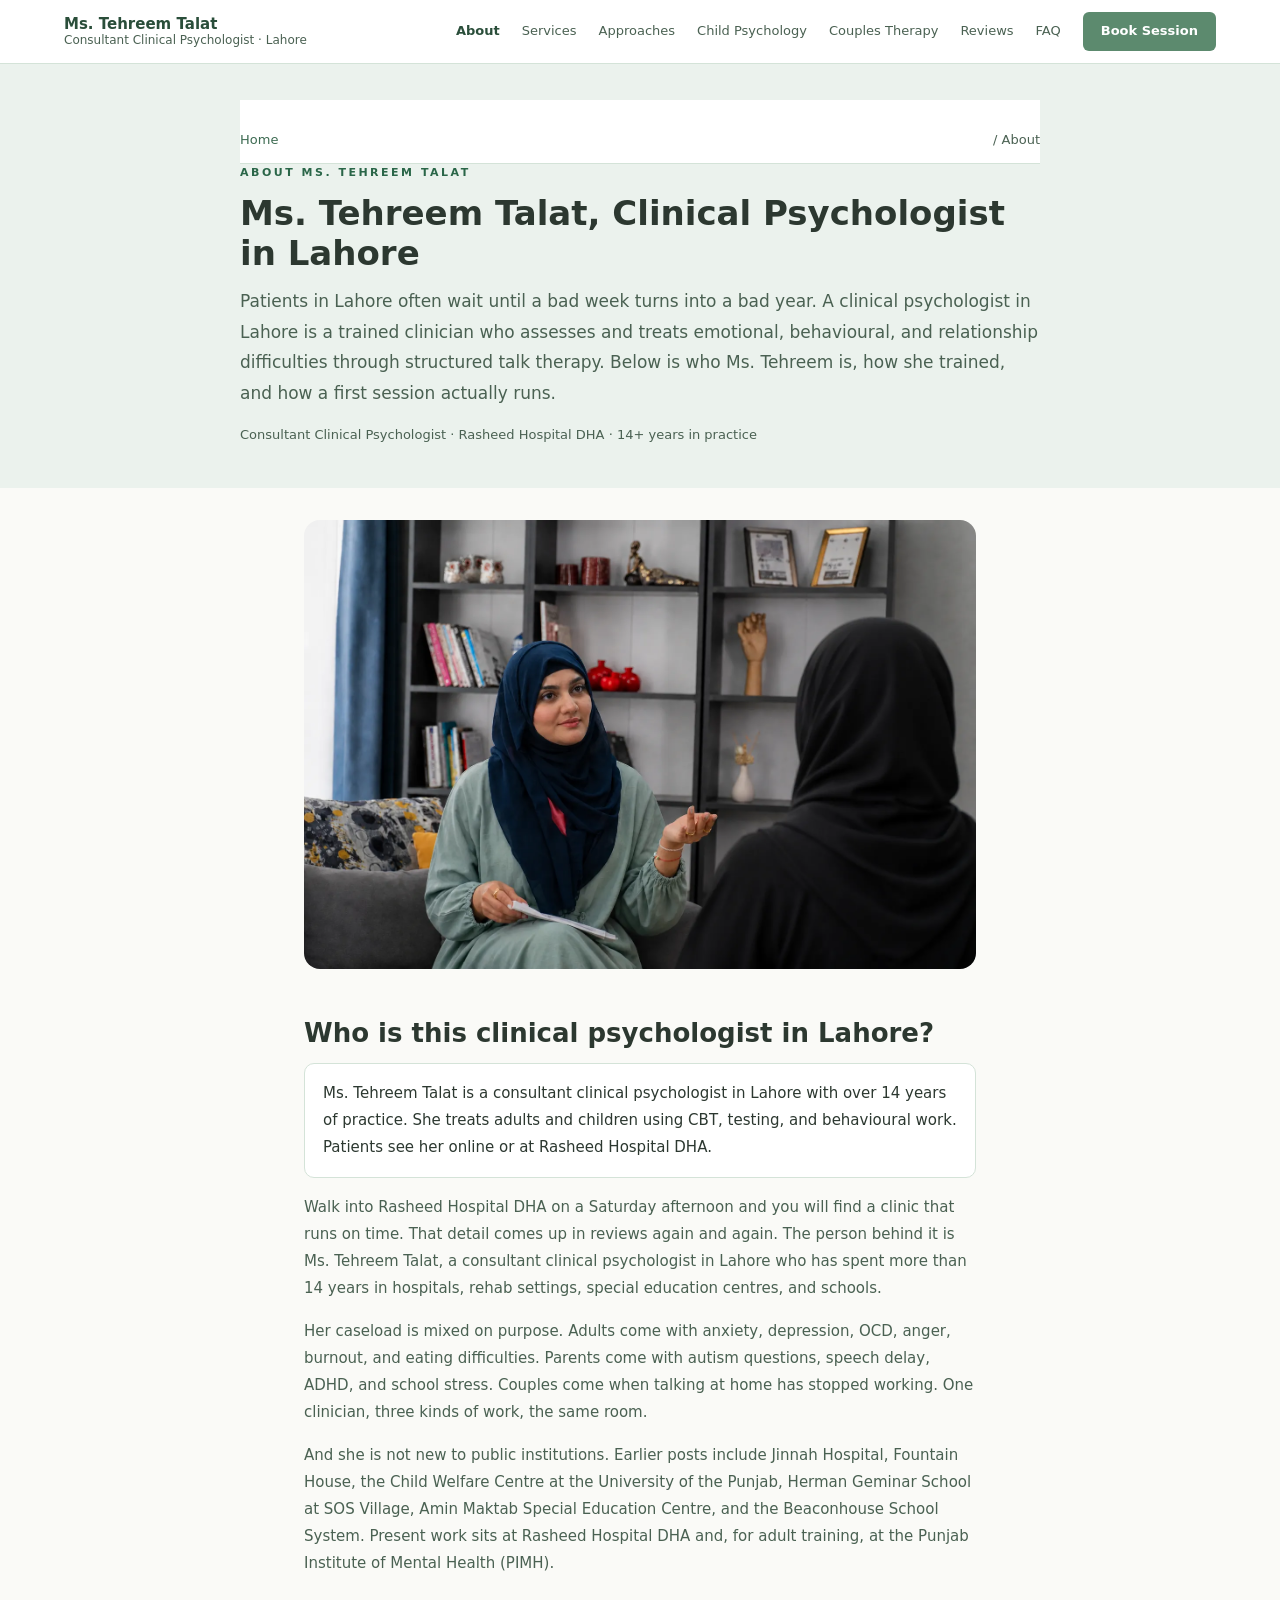
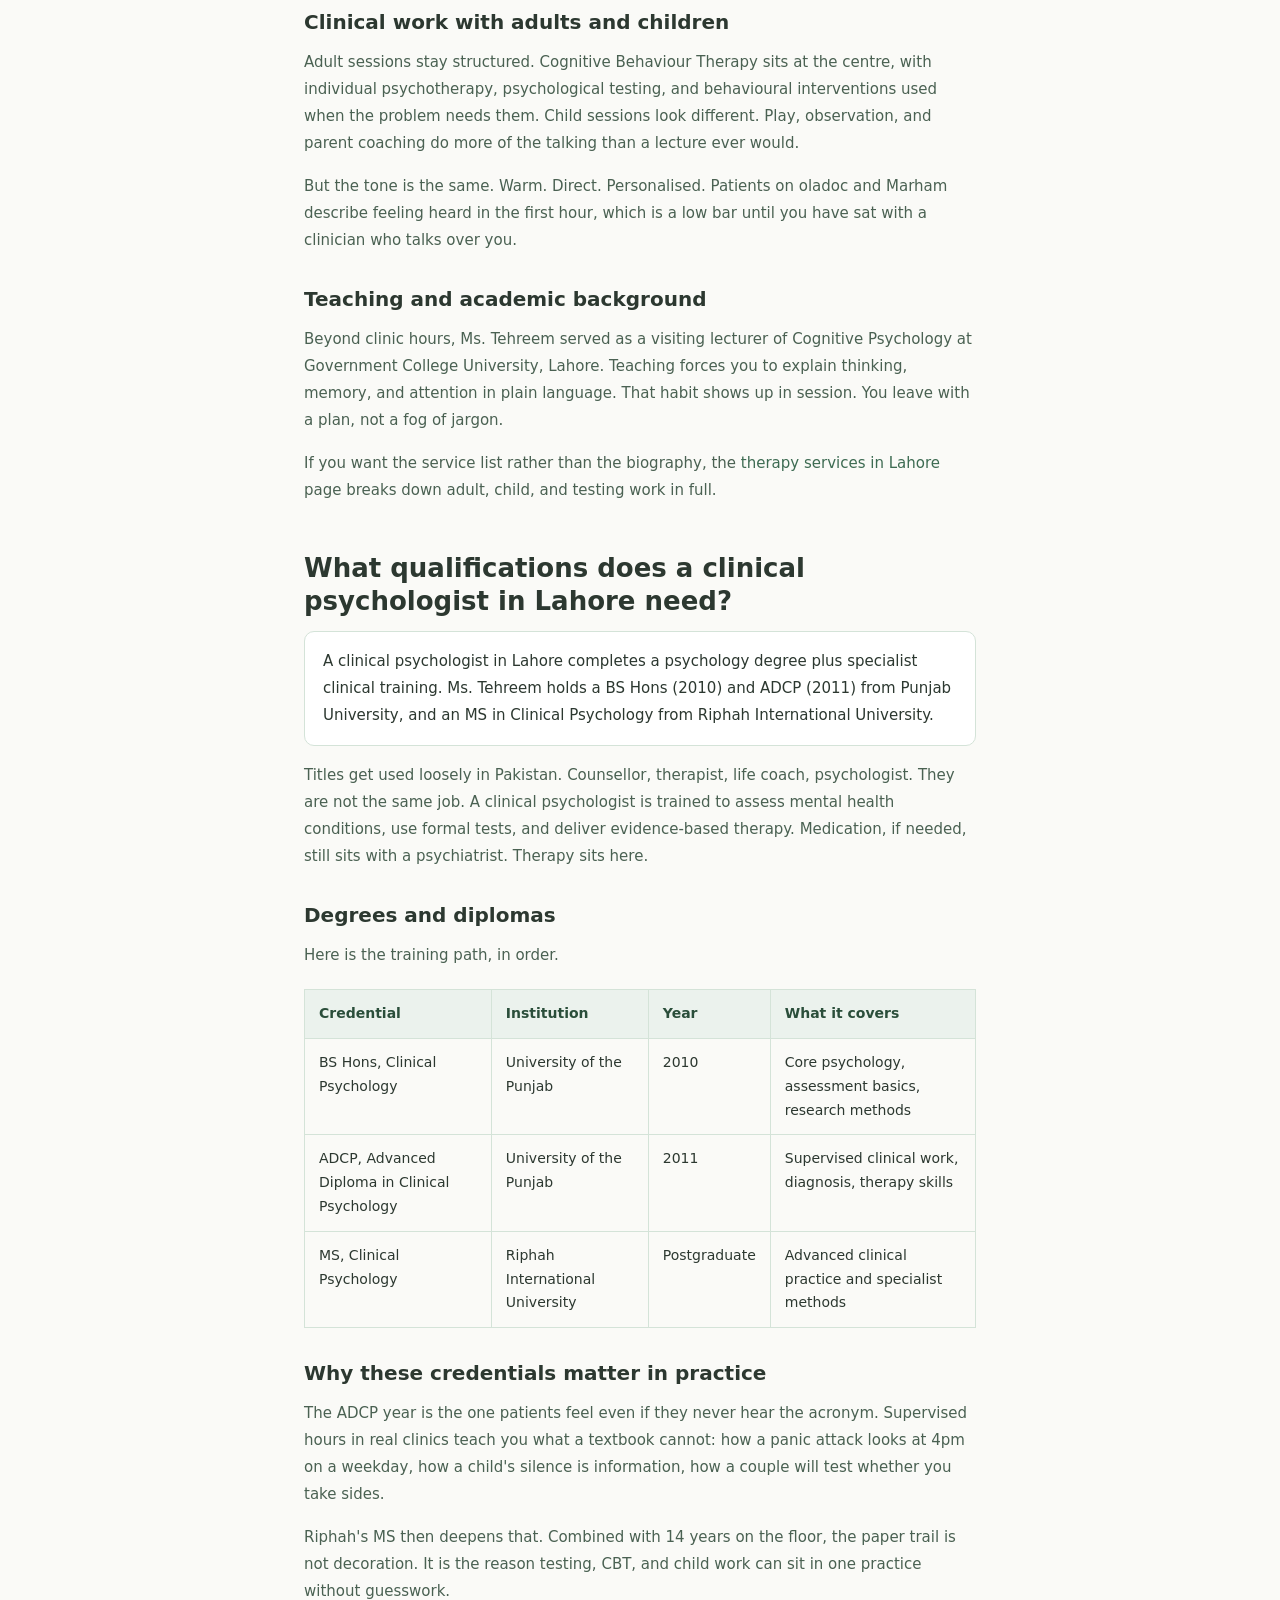
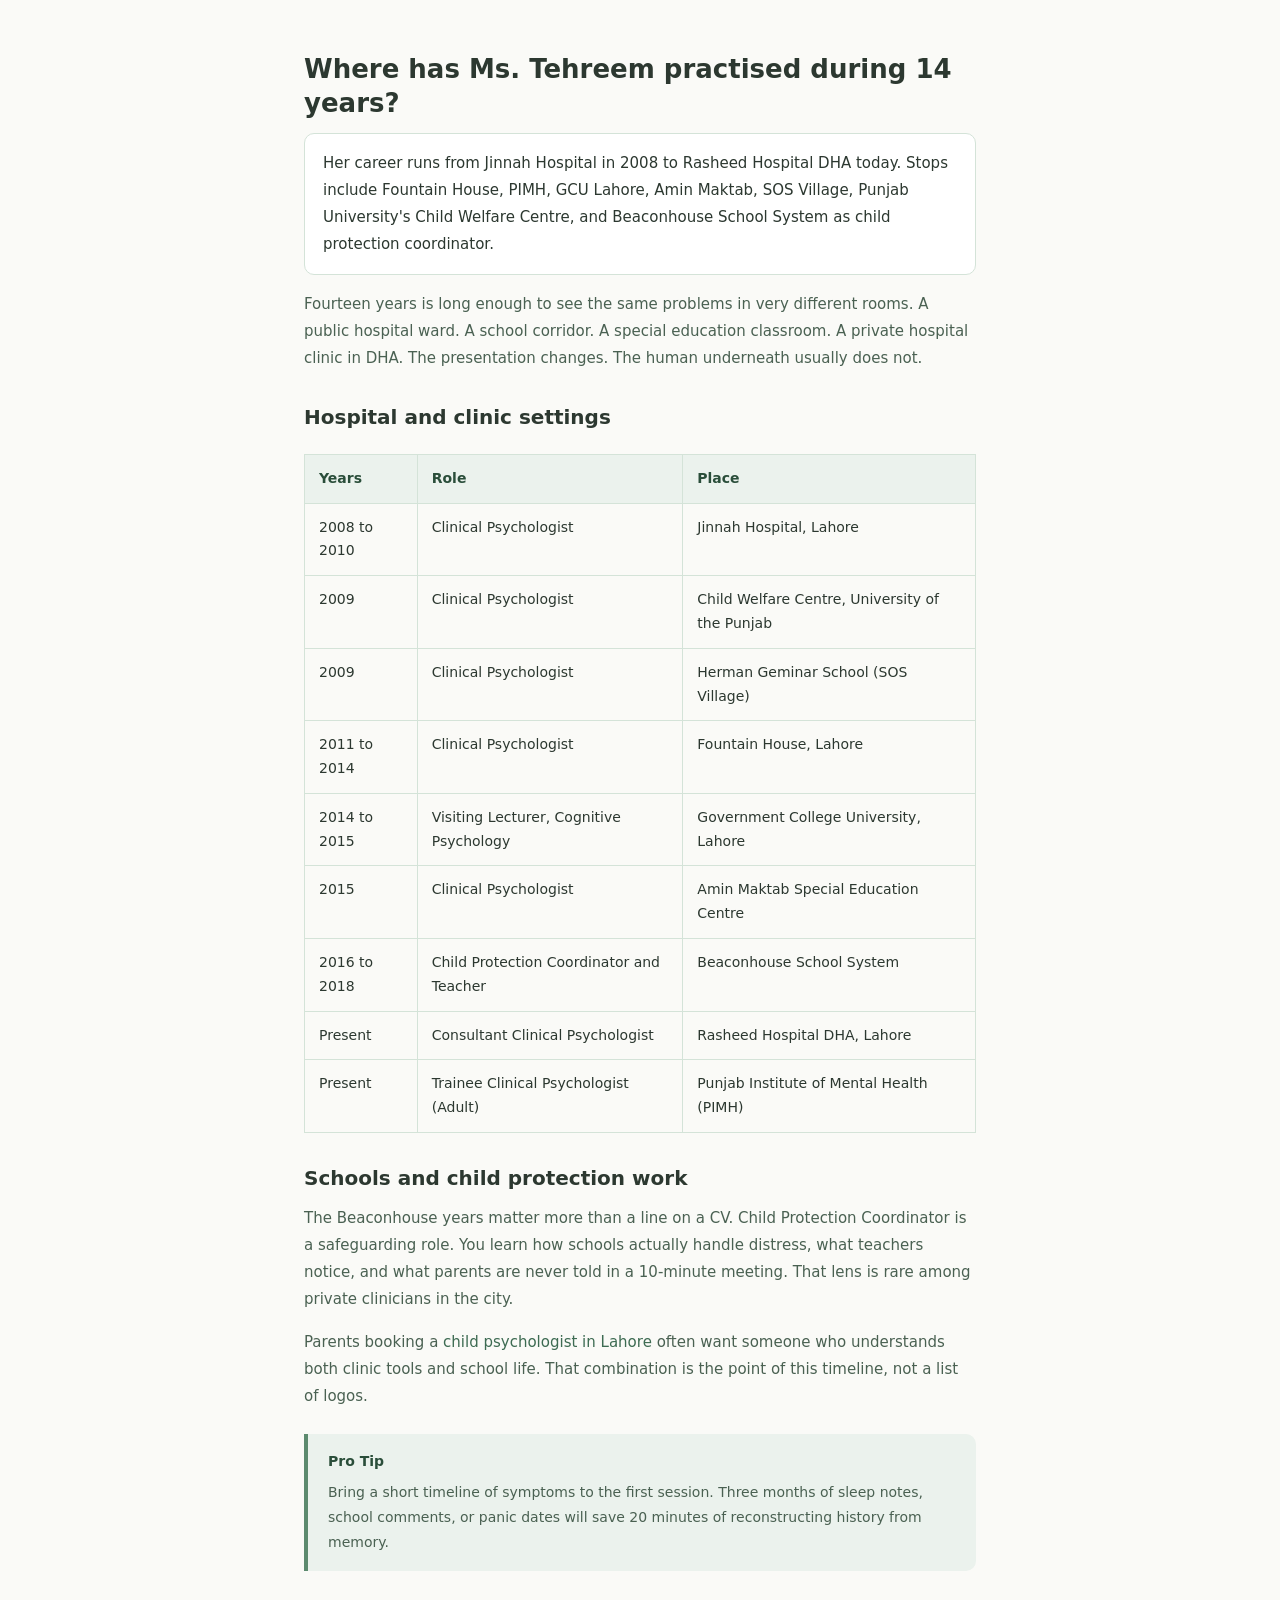
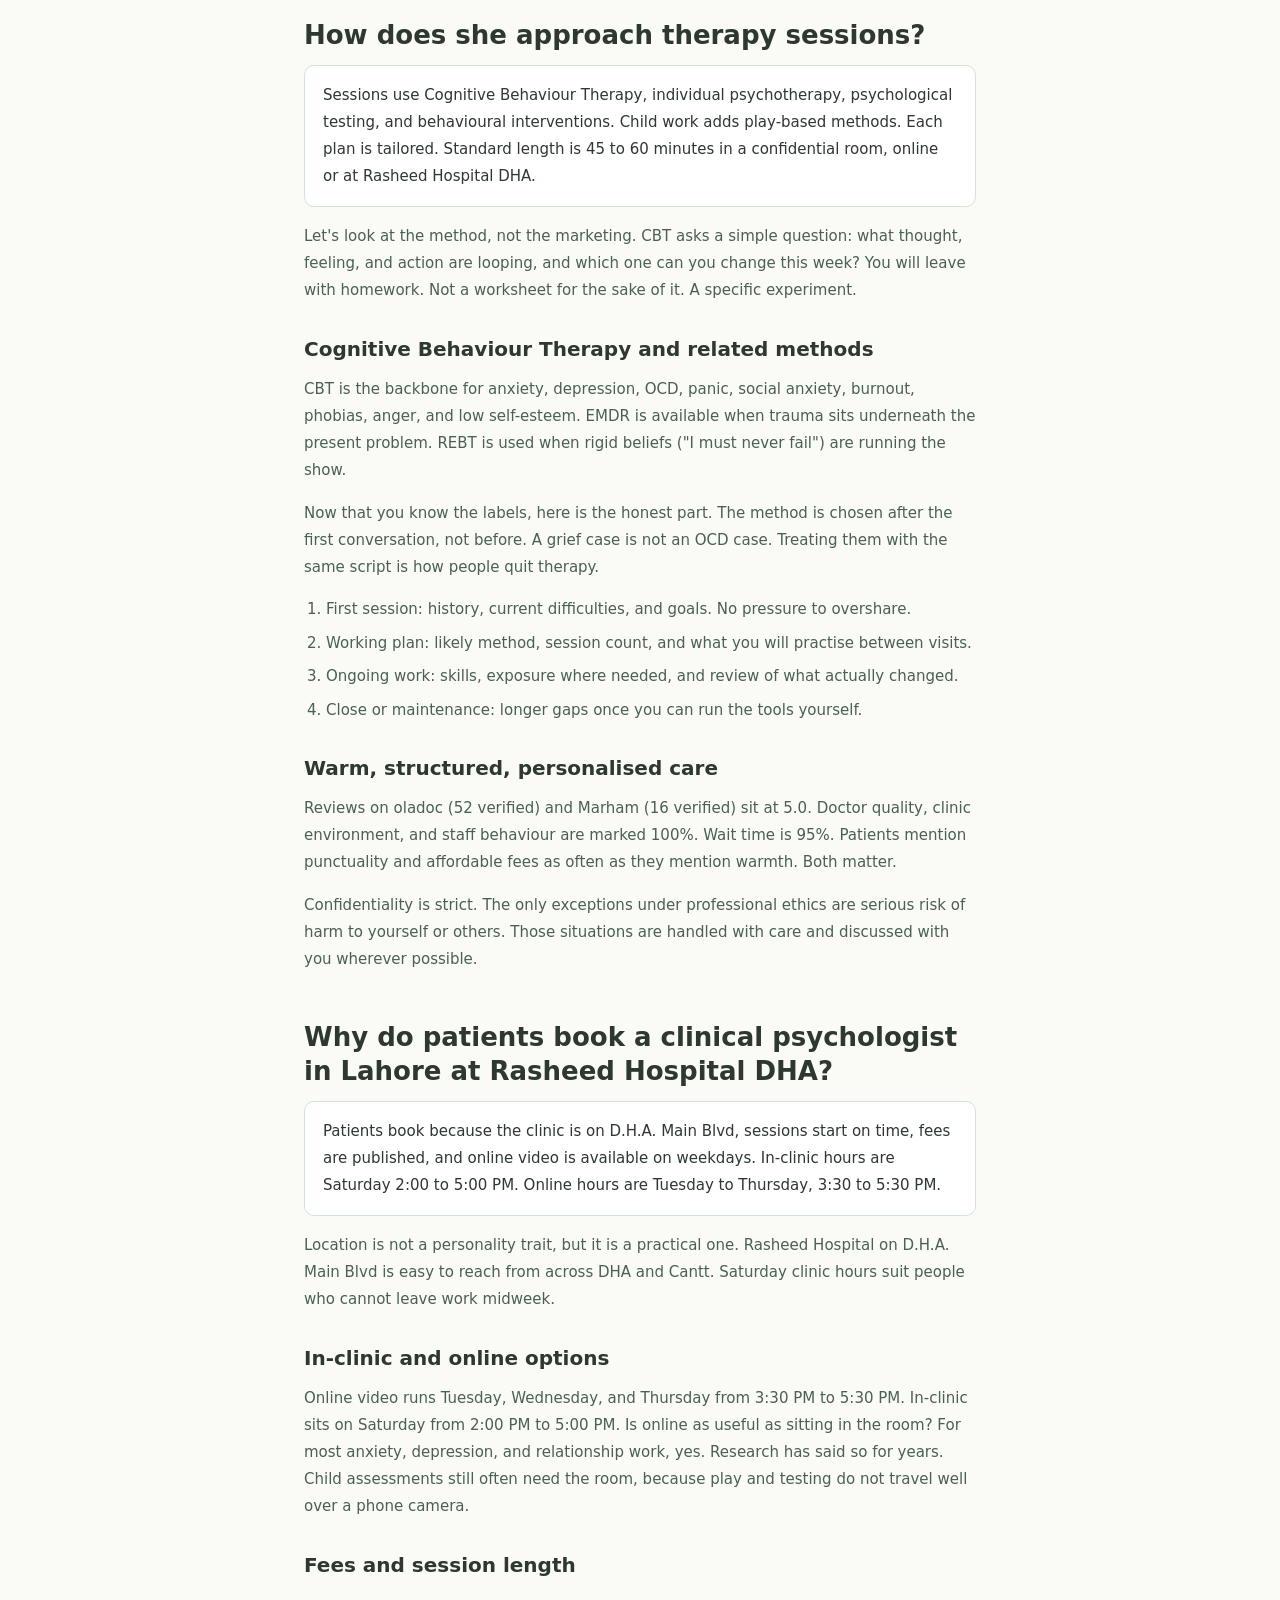
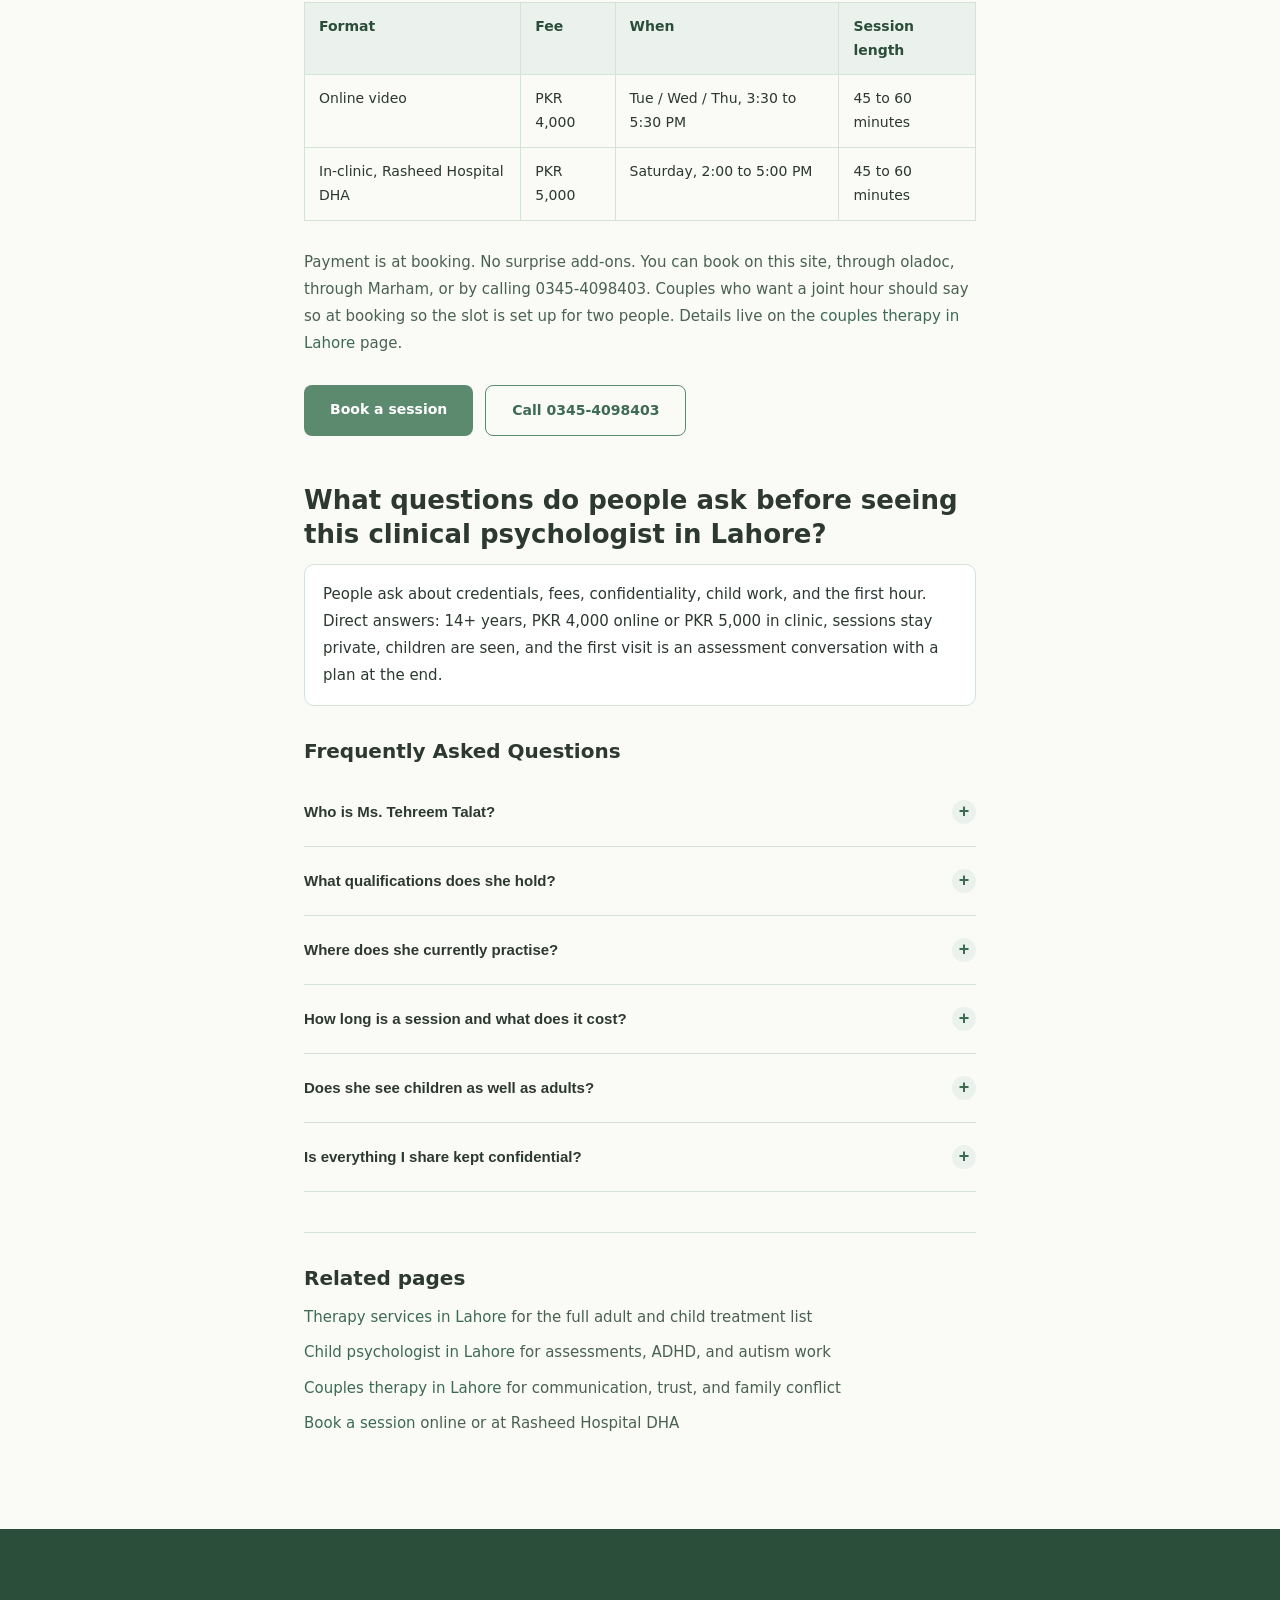
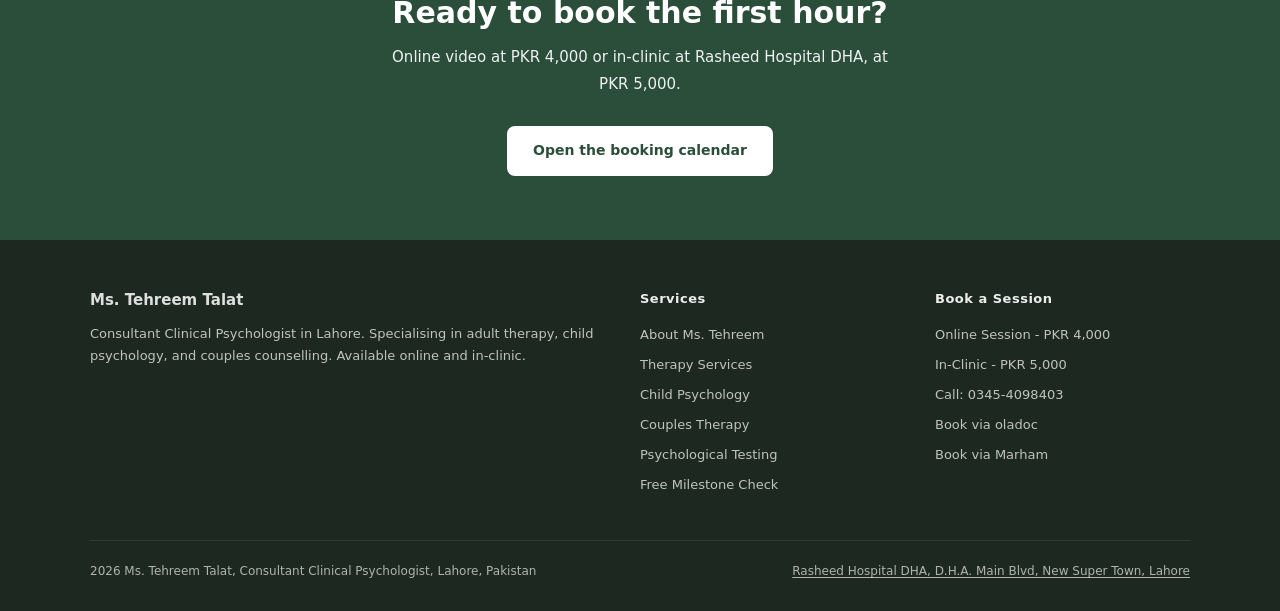
==== commit d5303f07: "Change in-clinic location from Omar Hospital to Rasheed Hospital DHA Update hospital name and addres" ====
--- a/about/index.html
+++ b/about/index.html
@@ -15,7 +15,7 @@
 <meta property="og:image" content="https://tehreemtalat.com/images/hero-session.webp">
 <meta name="twitter:card" content="summary_large_image">
 <meta name="twitter:title" content="Clinical Psychologist in Lahore | Tehreem Talat">
-<meta name="twitter:description" content="Consultant clinical psychologist in Lahore with 14+ years of experience. Book online or at Omar Hospital.">
+<meta name="twitter:description" content="Consultant clinical psychologist in Lahore with 14+ years of experience. Book online or at Rasheed Hospital DHA.">
 <link rel="icon" type="image/x-icon" href="/favicon.ico">
 <link rel="apple-touch-icon" href="/apple-touch-icon.png">
 <link rel="stylesheet" href="/css/site.css">
@@ -56,10 +56,10 @@
       ],
       "worksFor": {
         "@type": "Hospital",
-        "name": "Omar Hospital and Cardiac Centre",
+        "name": "Rasheed Hospital DHA",
         "address": {
           "@type": "PostalAddress",
-          "streetAddress": "Jail Road",
+          "streetAddress": "D.H.A. Main Blvd, New Super Town",
           "addressLocality": "Lahore",
           "addressRegion": "Punjab",
           "addressCountry": "PK"
@@ -83,7 +83,7 @@
         {
           "@type": "Question",
           "name": "Who is Ms. Tehreem Talat?",
-          "acceptedAnswer": {"@type": "Answer", "text": "Ms. Tehreem Talat is a consultant clinical psychologist in Lahore with over 14 years of experience. She sees adults, children, and couples online and at Omar Hospital on Jail Road."}
+          "acceptedAnswer": {"@type": "Answer", "text": "Ms. Tehreem Talat is a consultant clinical psychologist in Lahore with over 14 years of experience. She sees adults, children, and couples online and at Rasheed Hospital DHA."}
         },
         {
           "@type": "Question",
@@ -93,12 +93,12 @@
         {
           "@type": "Question",
           "name": "Where does she currently practise?",
-          "acceptedAnswer": {"@type": "Answer", "text": "She practises as a consultant clinical psychologist at Omar Hospital and Cardiac Centre, Jail Road, Lahore, and also works as a trainee clinical psychologist (adult) at the Punjab Institute of Mental Health."}
+          "acceptedAnswer": {"@type": "Answer", "text": "She practises as a consultant clinical psychologist at Rasheed Hospital DHA, Lahore, and also works as a trainee clinical psychologist (adult) at the Punjab Institute of Mental Health."}
         },
         {
           "@type": "Question",
           "name": "How long is a session and what does it cost?",
-          "acceptedAnswer": {"@type": "Answer", "text": "A standard session lasts 45 to 60 minutes. Online video sessions cost PKR 4,000. In-clinic sessions at Omar Hospital cost PKR 5,000. There are no hidden charges."}
+          "acceptedAnswer": {"@type": "Answer", "text": "A standard session lasts 45 to 60 minutes. Online video sessions cost PKR 4,000. In-clinic sessions at Rasheed Hospital DHA cost PKR 5,000. There are no hidden charges."}
         },
         {
           "@type": "Question",
@@ -157,7 +157,7 @@
     <div class="label label-sage">About Ms. Tehreem Talat</div>
     <h1>Ms. Tehreem Talat, Clinical Psychologist in Lahore</h1>
     <p class="lead">Patients in Lahore often wait until a bad week turns into a bad year. A clinical psychologist in Lahore is a trained clinician who assesses and treats emotional, behavioural, and relationship difficulties through structured talk therapy. Below is who Ms. Tehreem is, how she trained, and how a first session actually runs.</p>
-    <p class="page-meta">Consultant Clinical Psychologist · Omar Hospital, Jail Road · 14+ years in practice</p>
+    <p class="page-meta">Consultant Clinical Psychologist · Rasheed Hospital DHA · 14+ years in practice</p>
   </div>
 </header>
 
@@ -165,13 +165,13 @@
   <img src="/images/hero-session.webp" alt="Ms. Tehreem Talat, clinical psychologist in Lahore, in a therapy session at her clinic" width="800" height="500">
 
   <h2>Who is this clinical psychologist in Lahore?</h2>
-  <p class="extractive">Ms. Tehreem Talat is a consultant clinical psychologist in Lahore with over 14 years of practice. She treats adults and children using CBT, testing, and behavioural work. Patients see her online or at Omar Hospital on Jail Road.</p>
-
-  <p>Walk into Omar Hospital on a Saturday afternoon and you will find a clinic that runs on time. That detail comes up in reviews again and again. The person behind it is Ms. Tehreem Talat, a consultant clinical psychologist in Lahore who has spent more than 14 years in hospitals, rehab settings, special education centres, and schools.</p>
+  <p class="extractive">Ms. Tehreem Talat is a consultant clinical psychologist in Lahore with over 14 years of practice. She treats adults and children using CBT, testing, and behavioural work. Patients see her online or at Rasheed Hospital DHA.</p>
+
+  <p>Walk into Rasheed Hospital DHA on a Saturday afternoon and you will find a clinic that runs on time. That detail comes up in reviews again and again. The person behind it is Ms. Tehreem Talat, a consultant clinical psychologist in Lahore who has spent more than 14 years in hospitals, rehab settings, special education centres, and schools.</p>
 
   <p>Her caseload is mixed on purpose. Adults come with anxiety, depression, OCD, anger, burnout, and eating difficulties. Parents come with autism questions, speech delay, ADHD, and school stress. Couples come when talking at home has stopped working. One clinician, three kinds of work, the same room.</p>
 
-  <p>And she is not new to public institutions. Earlier posts include Jinnah Hospital, Fountain House, the Child Welfare Centre at the University of the Punjab, Herman Geminar School at SOS Village, Amin Maktab Special Education Centre, and the Beaconhouse School System. Present work sits at Omar Hospital and, for adult training, at the Punjab Institute of Mental Health (PIMH).</p>
+  <p>And she is not new to public institutions. Earlier posts include Jinnah Hospital, Fountain House, the Child Welfare Centre at the University of the Punjab, Herman Geminar School at SOS Village, Amin Maktab Special Education Centre, and the Beaconhouse School System. Present work sits at Rasheed Hospital DHA and, for adult training, at the Punjab Institute of Mental Health (PIMH).</p>
 
   <h3>Clinical work with adults and children</h3>
   <p>Adult sessions stay structured. Cognitive Behaviour Therapy sits at the centre, with individual psychotherapy, psychological testing, and behavioural interventions used when the problem needs them. Child sessions look different. Play, observation, and parent coaching do more of the talking than a lecture ever would.</p>
@@ -229,9 +229,9 @@
   <p>Riphah's MS then deepens that. Combined with 14 years on the floor, the paper trail is not decoration. It is the reason testing, CBT, and child work can sit in one practice without guesswork.</p>
 
   <h2>Where has Ms. Tehreem practised during 14 years?</h2>
-  <p class="extractive">Her career runs from Jinnah Hospital in 2008 to Omar Hospital today. Stops include Fountain House, PIMH, GCU Lahore, Amin Maktab, SOS Village, Punjab University's Child Welfare Centre, and Beaconhouse School System as child protection coordinator.</p>
-
-  <p>Fourteen years is long enough to see the same problems in very different rooms. A public hospital ward. A school corridor. A special education classroom. A private clinic on Jail Road. The presentation changes. The human underneath usually does not.</p>
+  <p class="extractive">Her career runs from Jinnah Hospital in 2008 to Rasheed Hospital DHA today. Stops include Fountain House, PIMH, GCU Lahore, Amin Maktab, SOS Village, Punjab University's Child Welfare Centre, and Beaconhouse School System as child protection coordinator.</p>
+
+  <p>Fourteen years is long enough to see the same problems in very different rooms. A public hospital ward. A school corridor. A special education classroom. A private hospital clinic in DHA. The presentation changes. The human underneath usually does not.</p>
 
   <h3>Hospital and clinic settings</h3>
   <div class="table-wrap">
@@ -282,7 +282,7 @@
         <tr>
           <td>Present</td>
           <td>Consultant Clinical Psychologist</td>
-          <td>Omar Hospital and Cardiac Centre, Jail Road, Lahore</td>
+          <td>Rasheed Hospital DHA, Lahore</td>
         </tr>
         <tr>
           <td>Present</td>
@@ -304,7 +304,7 @@
   </div>
 
   <h2>How does she approach therapy sessions?</h2>
-  <p class="extractive">Sessions use Cognitive Behaviour Therapy, individual psychotherapy, psychological testing, and behavioural interventions. Child work adds play-based methods. Each plan is tailored. Standard length is 45 to 60 minutes in a confidential room, online or at Omar Hospital.</p>
+  <p class="extractive">Sessions use Cognitive Behaviour Therapy, individual psychotherapy, psychological testing, and behavioural interventions. Child work adds play-based methods. Each plan is tailored. Standard length is 45 to 60 minutes in a confidential room, online or at Rasheed Hospital DHA.</p>
 
   <p>Let's look at the method, not the marketing. CBT asks a simple question: what thought, feeling, and action are looping, and which one can you change this week? You will leave with homework. Not a worksheet for the sake of it. A specific experiment.</p>
 
@@ -325,10 +325,10 @@
 
   <p>Confidentiality is strict. The only exceptions under professional ethics are serious risk of harm to yourself or others. Those situations are handled with care and discussed with you wherever possible.</p>
 
-  <h2>Why do patients book a clinical psychologist in Lahore at Omar Hospital?</h2>
-  <p class="extractive">Patients book because the clinic is on Jail Road, sessions start on time, fees are published, and online video is available on weekdays. In-clinic hours are Saturday 2:00 to 5:00 PM. Online hours are Tuesday to Thursday, 3:30 to 5:30 PM.</p>
-
-  <p>Location is not a personality trait, but it is a practical one. Omar Hospital and Cardiac Centre on Jail Road is easy to reach from Gulberg, Mall Road, and a large stretch of central Lahore. Saturday clinic hours suit people who cannot leave work midweek.</p>
+  <h2>Why do patients book a clinical psychologist in Lahore at Rasheed Hospital DHA?</h2>
+  <p class="extractive">Patients book because the clinic is on D.H.A. Main Blvd, sessions start on time, fees are published, and online video is available on weekdays. In-clinic hours are Saturday 2:00 to 5:00 PM. Online hours are Tuesday to Thursday, 3:30 to 5:30 PM.</p>
+
+  <p>Location is not a personality trait, but it is a practical one. Rasheed Hospital on D.H.A. Main Blvd is easy to reach from across DHA and Cantt. Saturday clinic hours suit people who cannot leave work midweek.</p>
 
   <h3>In-clinic and online options</h3>
   <p>Online video runs Tuesday, Wednesday, and Thursday from 3:30 PM to 5:30 PM. In-clinic sits on Saturday from 2:00 PM to 5:00 PM. Is online as useful as sitting in the room? For most anxiety, depression, and relationship work, yes. Research has said so for years. Child assessments still often need the room, because play and testing do not travel well over a phone camera.</p>
@@ -352,7 +352,7 @@
           <td>45 to 60 minutes</td>
         </tr>
         <tr>
-          <td>In-clinic, Omar Hospital</td>
+          <td>In-clinic, Rasheed Hospital DHA</td>
           <td>PKR 5,000</td>
           <td>Saturday, 2:00 to 5:00 PM</td>
           <td>45 to 60 minutes</td>
@@ -375,7 +375,7 @@
 
   <div class="faq-item">
     <h4><button class="faq-q" onclick="faq(this)" aria-expanded="false">Who is Ms. Tehreem Talat?<span class="faq-icon" aria-hidden="true">+</span></button></h4>
-    <div class="faq-a">Ms. Tehreem Talat is a consultant clinical psychologist in Lahore with over 14 years of experience. She sees adults, children, and couples online and at Omar Hospital on Jail Road.</div>
+    <div class="faq-a">Ms. Tehreem Talat is a consultant clinical psychologist in Lahore with over 14 years of experience. She sees adults, children, and couples online and at Rasheed Hospital DHA.</div>
   </div>
   <div class="faq-item">
     <h4><button class="faq-q" onclick="faq(this)" aria-expanded="false">What qualifications does she hold?<span class="faq-icon" aria-hidden="true">+</span></button></h4>
@@ -383,11 +383,11 @@
   </div>
   <div class="faq-item">
     <h4><button class="faq-q" onclick="faq(this)" aria-expanded="false">Where does she currently practise?<span class="faq-icon" aria-hidden="true">+</span></button></h4>
-    <div class="faq-a">She practises as a consultant at Omar Hospital and Cardiac Centre, Jail Road, Lahore. She also works as a trainee clinical psychologist (adult) at the Punjab Institute of Mental Health.</div>
+    <div class="faq-a">She practises as a consultant at Rasheed Hospital DHA, Lahore. She also works as a trainee clinical psychologist (adult) at the Punjab Institute of Mental Health.</div>
   </div>
   <div class="faq-item">
     <h4><button class="faq-q" onclick="faq(this)" aria-expanded="false">How long is a session and what does it cost?<span class="faq-icon" aria-hidden="true">+</span></button></h4>
-    <div class="faq-a">A standard session lasts 45 to 60 minutes. Online video sessions cost PKR 4,000. In-clinic sessions at Omar Hospital cost PKR 5,000. Fees are published with no hidden charges.</div>
+    <div class="faq-a">A standard session lasts 45 to 60 minutes. Online video sessions cost PKR 4,000. In-clinic sessions at Rasheed Hospital DHA cost PKR 5,000. Fees are published with no hidden charges.</div>
   </div>
   <div class="faq-item">
     <h4><button class="faq-q" onclick="faq(this)" aria-expanded="false">Does she see children as well as adults?<span class="faq-icon" aria-hidden="true">+</span></button></h4>
@@ -404,7 +404,7 @@
       <li><a href="/services/">Therapy services in Lahore</a> for the full adult and child treatment list</li>
       <li><a href="/child-psychology/">Child psychologist in Lahore</a> for assessments, ADHD, and autism work</li>
       <li><a href="/couples-therapy/">Couples therapy in Lahore</a> for communication, trust, and family conflict</li>
-      <li><a href="/#booking">Book a session</a> online or at Omar Hospital</li>
+      <li><a href="/#booking">Book a session</a> online or at Rasheed Hospital DHA</li>
     </ul>
   </div>
 </article>
@@ -412,7 +412,7 @@
 
 <section class="section-cta" aria-label="Book a session">
   <h2>Ready to book the first hour?</h2>
-  <p>Online video at PKR 4,000 or in-clinic at Omar Hospital, Jail Road, at PKR 5,000.</p>
+  <p>Online video at PKR 4,000 or in-clinic at Rasheed Hospital DHA, at PKR 5,000.</p>
   <a href="/#booking" class="btn btn-white">Open the booking calendar</a>
 </section>
 
@@ -442,7 +442,7 @@
   </div>
   <div class="footer-bottom">
     <p>2026 Ms. Tehreem Talat, Consultant Clinical Psychologist, Lahore, Pakistan</p>
-    <p>Omar Hospital and Cardiac Centre, Jail Road, Lahore</p>
+    <p><a href="https://maps.app.goo.gl/nknkZ9a88c4kZ6C9A" target="_blank" rel="noopener">Rasheed Hospital DHA, D.H.A. Main Blvd, New Super Town, Lahore</a></p>
   </div>
 </footer>
 
--- a/css/site.css
+++ b/css/site.css
@@ -187,6 +187,8 @@
 .footer-col a{display:block;font-size:13px;color:rgba(255,255,255,0.72);margin-bottom:8px}
 .footer-bottom{max-width:1100px;margin:0 auto;border-top:1px solid rgba(255,255,255,0.08);padding-top:20px;display:flex;justify-content:space-between;flex-wrap:wrap;gap:8px}
 .footer-bottom p{font-size:12px;color:rgba(255,255,255,0.65);margin:0}
+.footer-bottom a{color:inherit;text-decoration:underline;text-underline-offset:2px}
+.footer-bottom a:hover{color:#fff}
 
 /* APPROACHES */
 #approaches{background:var(--cream)}
